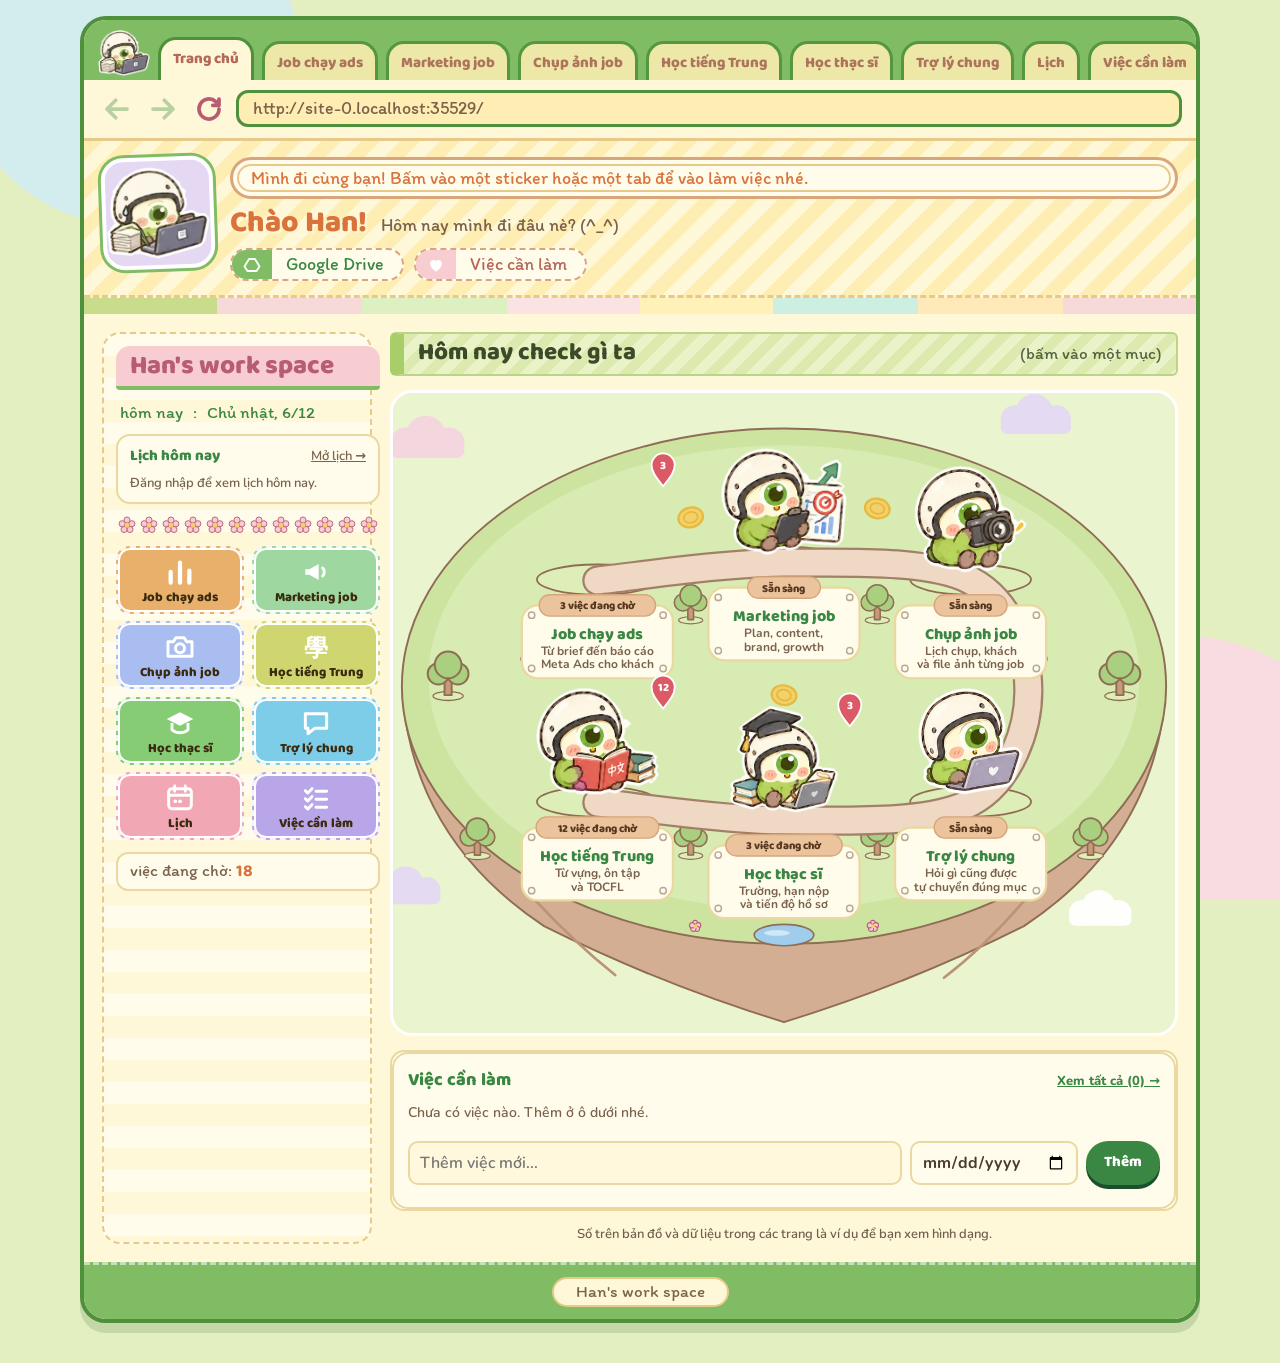
==== index.html @ 3e85255a "Hiệu ứng 3D: sticker trồi lên khi bấm, trang lật vào, thẻ và bản đồ nghiêng theo chuột Tắt hiệu ứng " ====
<!doctype html>
<html lang="vi">
<head>
<meta charset="utf-8">
<meta name="viewport" content="width=device-width,initial-scale=1,viewport-fit=cover">
<title>Han's Work Space</title>
<link rel="icon" href="assets/img/logo.webp">
<link rel="preconnect" href="https://fonts.googleapis.com">
<link rel="preconnect" href="https://fonts.gstatic.com" crossorigin>
<link href="https://fonts.googleapis.com/css2?family=Baloo+2:wght@600;800&family=Itim&family=Nunito:wght@400;600;700;800&display=swap" rel="stylesheet">
<style>:root{color-scheme:light;box-sizing:border-box;padding-top:env(safe-area-inset-top,0px);padding-bottom:env(safe-area-inset-bottom,0px)}html{scroll-padding-top:env(safe-area-inset-top,0px)}body{margin:0;padding:0;font:14px -apple-system,BlinkMacSystemFont,sans-serif;background:#fff;color:#000}img{max-width:100%}[hidden]:not([hidden=until-found i]){display:none!important}</style>
<link rel="stylesheet" href="assets/style.css?v=20261021k">
</head>
<body>

<div class="win">
  <div class="tabbar" id="tabbar" role="tablist" aria-label="Các mục"></div>
  <div class="navbar">
    <button class="nbtn" id="nBack" type="button" aria-label="Trang trước"><svg viewBox="0 0 24 24" fill="none" stroke="currentColor" stroke-width="3" stroke-linecap="round" stroke-linejoin="round"><path d="M20 12H5M11 5l-7 7 7 7"/></svg></button>
    <button class="nbtn" id="nFwd" type="button" aria-label="Trang sau"><svg viewBox="0 0 24 24" fill="none" stroke="currentColor" stroke-width="3" stroke-linecap="round" stroke-linejoin="round"><path d="M4 12h15M13 5l7 7-7 7"/></svg></button>
    <button class="nbtn" id="nReload" type="button" aria-label="Tải lại trang" style="color:var(--pink-ink)"><svg viewBox="0 0 24 24" fill="none" stroke="currentColor" stroke-width="3" stroke-linecap="round" stroke-linejoin="round"><path d="M20 12a8 8 0 1 1-2.6-5.9M20 4v5h-5"/></svg></button>
    <div class="url" id="url" aria-live="polite"></div>
  </div>

  <section class="banner2" aria-label="Chào mừng">
    <div class="avatar" id="avatar"></div>
    <p class="bub">Mình đi cùng bạn! Bấm vào một sticker hoặc một tab để vào làm việc nhé.</p>
    <div class="wel"><h2>Chào Han!</h2><p>Hôm nay mình đi đâu nè? (^_^)</p></div>
    <div class="pills">
      <button class="lnk g" id="drive" type="button"><i><svg viewBox="0 0 24 24" fill="none" stroke="currentColor" stroke-width="2.4" stroke-linejoin="round"><path d="M8 4h8l6 10-4 6H6l-4-6z"/></svg></i><span>Google Drive</span></button>
      <button class="lnk" id="todayBtn" type="button"><i><svg viewBox="0 0 24 24" fill="currentColor"><path d="M12 21s-8-5.2-8-11a4.6 4.6 0 0 1 8-3 4.6 4.6 0 0 1 8 3c0 5.8-8 11-8 11z"/></svg></i><span>Việc cần làm</span></button>
    </div>
  </section>
  <div class="strip" aria-hidden="true"></div>

  <div class="body">
    <aside class="side" aria-label="Hồ sơ">
      <div class="nm">Han's work space</div>
      <p class="infoln"><span>hôm nay</span><span>:</span><span id="sToday"></span></p>
      <div class="mini" id="calMini" aria-label="Lịch hôm nay"></div>
      <div class="flw" id="flw" aria-hidden="true"></div>
      <div class="qgrid" id="qgrid"></div>
      <p class="pend">việc đang chờ: <b id="sPend"></b></p>
    </aside>

    <main class="mainstack" id="main">
      <div class="mainstack" id="homeView">
        <div class="topic"><span>Hôm nay check gì ta</span><small>(bấm vào một mục)</small></div>
        <div class="mapbox"><svg id="map" role="group" aria-label="Hôm nay check gì ta, mỗi sticker là một mục"></svg></div>
        <div class="notes" id="notes"></div>
        <p class="fine">Số trên bản đồ và dữ liệu trong các trang là ví dụ để bạn xem hình dạng.</p>
      </div>
      <div class="mainstack" id="modView" hidden>
        <div class="topic"><span id="modTitle" tabindex="-1"></span></div>
        <div class="sheet">
          <span id="modImg"></span>
          <button class="crumb" id="crumb" type="button">← Về bản đồ</button>
          <p class="sub" id="modSub" style="margin-top:8px"></p>
          <div class="stack" id="modBody"></div>
        </div>
      </div>
    </main>
  </div>
  <footer class="foot"><span class="fpill">Han's work space</span></footer>
</div>
<div class="toast" id="toast" role="status" aria-live="polite" hidden></div>

<div class="login" id="login" hidden>
  <form class="loginbox" id="loginForm">
    <img src="assets/img/avatar.webp" width="96" height="85" alt="">
    <h2>Han's Work Space</h2>
    <p>Nhập mã truy cập để mở dữ liệu của bạn. Mỗi máy chỉ cần nhập một lần.</p>
    <input type="password" name="code" autocomplete="current-password" placeholder="Mã truy cập" aria-label="Mã truy cập" required>
    <button class="btn" type="submit">Mở</button>
    <p class="err" id="loginErr" role="alert"></p>
    <button class="linkbtn" type="button" id="loginSkip">Để sau</button>
  </form>
</div>
<script src="config.js?v=20261021k"></script>
<script src="https://accounts.google.com/gsi/client" async defer></script>
<script src="assets/drive.js?v=20261021k"></script>
<script src="assets/ai.js?v=20261021k"></script>
<script src="assets/app.js?v=20261021k"></script>
</body>
</html>
---- assets/style.css ----
/* Layout: a pastel "browser window" on a mint page. Green tab bar, address bar with working back/forward,
   welcome banner, colour strip, then two columns: profile sidebar (left) and content (right).
   Home content = horizontal island map; other tabs = module pages. Under 1040px everything stacks to one column. */
:root {
  --font-display: 'Baloo 2', 'Nunito', ui-rounded, system-ui, sans-serif;
  --font-hand: 'Itim', 'Baloo 2', 'Nunito', ui-rounded, system-ui, sans-serif;
  --font-body: 'Nunito', system-ui, -apple-system, 'Segoe UI', sans-serif;
  --font-han: 'Noto Sans TC', 'PingFang TC', 'Microsoft JhengHei', sans-serif;

  --bg: #E3EFC0; --bg-a: #D3ECEE; --bg-b: #F8DCE2;
  --frame: #7FBC63; --frame-d: #4F903C; --cream: #FFF8D8; --cream-2: #FFEEB4; --bar-line: #E7C98C;
  --paper: #FFF8DC; --card: #FFFCEC; --line: #EAD8A0; --edge: #FFFFFF;
  --text: #4D3B2C; --soft: #7A624C; --title: #3A8744; --title-sh: #1D4F2E;
  --tabink: #B5675A; --pink: #F7CDD2; --pink-ink: #B85C72; --hand-orange: #D9733B;
  --pill: #EBC39C; --pill-text: #55361F; --pill-edge: #D9A57B;
  --gold: #F3D06A; --gold-text: #5A430A;

  --isl: #CDE4A0; --isl-hi: #DDEEB8; --rock: #D4AE92; --rock-2: #BD9376; --bline: #8F6D55;
  --path: #EFD8C4; --path-line: #A28068;
  --c1: #FFFFFF; --c2: #F5D4DF; --c3: #E4D8F3;
  --pin: #DB5A66; --pin-blue: #6F8FE0;
  --map-bg: #EAF4CF; --tree: #A9D07F;

  --bld: #FFF8E8; --awn: #F7AE8E; --red: #EE8F88; --blue: #9FCDEB; --glass: #DCEEF9; --door: #C99A78;
  --mas: #EADFF8; --cheek: #F4B3BF;
  --ok: #33843F; --okbg: #DDF0CF; --warnbg: #FBE6B8;
}
@media (prefers-color-scheme: dark) {
  :root:not([data-theme="light"]) {
    --bg: #1F2B23; --bg-a: #22343A; --bg-b: #35283A; --frame: #3F6B38; --frame-d: #2A4A27; --cream: #34372B; --cream-2: #3D3F2E; --bar-line: #5B5A3C;
    --paper: #34372B; --card: #3C3F31; --line: #575B45; --edge: #D8D3A8;
    --text: #F2EAD2; --soft: #C7C1A2; --title: #A9DDA2; --title-sh: #0F2A18;
    --tabink: #E3A89C; --pink: #5E4650; --pink-ink: #F2B8C6; --hand-orange: #F0A16C;
    --pill: #A67C58; --pill-text: #2A1A0C; --pill-edge: #7D5A3C; --gold: #C9A236; --gold-text: #2B2005;
    --isl: #5F8250; --isl-hi: #6D9160; --rock: #7A6250; --rock-2: #68523F; --bline: #E3D2A3;
    --path: #8E7863; --path-line: #4E3F32; --tree: #4C7A43; --c1: #4A5B50; --c2: #5E4B58; --c3: #4D4A64; --pin-blue: #7E96DA; --map-bg: #2C3B31;
    --bld: #50503A; --awn: #E39A78; --red: #D9807A; --blue: #5C93BC; --glass: #3F6A83; --door: #7A5A3F;
    --mas: #6C6794; --cheek: #C98595; --ok: #8ED96A; --okbg: #264A22; --warnbg: #4D3F14;
    color-scheme: dark;
  }
}
:root[data-theme="dark"] {
  --bg: #1F2B23; --bg-a: #22343A; --bg-b: #35283A; --frame: #3F6B38; --frame-d: #2A4A27; --cream: #34372B; --cream-2: #3D3F2E; --bar-line: #5B5A3C;
  --paper: #34372B; --card: #3C3F31; --line: #575B45; --edge: #D8D3A8;
  --text: #F2EAD2; --soft: #C7C1A2; --title: #A9DDA2; --title-sh: #0F2A18;
  --tabink: #E3A89C; --pink: #5E4650; --pink-ink: #F2B8C6; --hand-orange: #F0A16C;
  --pill: #A67C58; --pill-text: #2A1A0C; --pill-edge: #7D5A3C; --gold: #C9A236; --gold-text: #2B2005;
  --isl: #5F8250; --isl-hi: #6D9160; --rock: #7A6250; --rock-2: #68523F; --bline: #E3D2A3;
  --path: #8E7863; --path-line: #4E3F32; --tree: #4C7A43; --c1: #4A5B50; --c2: #5E4B58; --c3: #4D4A64; --pin-blue: #7E96DA; --map-bg: #2C3B31;
  --bld: #50503A; --awn: #E39A78; --red: #D9807A; --blue: #5C93BC; --glass: #3F6A83; --door: #7A5A3F;
  --mas: #6C6794; --cheek: #C98595; --ok: #8ED96A; --okbg: #264A22; --warnbg: #4D3F14;
  color-scheme: dark;
}

* { box-sizing: border-box; }
[hidden] { display: none !important; }
body {
  background-color: var(--bg);
  background-image: radial-gradient(circle at 10% 6%, var(--bg-a) 0 170px, transparent 171px), radial-gradient(circle at 92% 94%, var(--bg-b) 0 210px, transparent 211px);
  background-attachment: fixed;
  color: var(--text); font-family: var(--font-body); font-size: 16px; line-height: 1.5;
  padding-block: 16px 40px;
  padding-left: max(16px, env(safe-area-inset-left, 0px));
  padding-right: max(16px, env(safe-area-inset-right, 0px));
}
h1, h2, h3, h4, p { margin: 0; }
button, input, select, textarea { font: inherit; color: inherit; }
button { cursor: pointer; }
:focus-visible { outline: 3px solid var(--title); outline-offset: 2px; }

/* ---------- window frame ---------- */
.win { max-width: 1120px; margin-inline: auto; background: var(--cream); border: 4px solid var(--frame-d); border-radius: 26px; overflow: hidden; box-shadow: 0 10px 0 rgba(60, 100, 50, .18); }
.tabbar { background: var(--frame); display: flex; align-items: flex-end; gap: 8px; padding: 10px 14px 0; overflow-x: auto; scrollbar-width: none; }
.tabbar::-webkit-scrollbar { display: none; }
.logo { flex: 0 0 52px; align-self: center; margin-bottom: 4px; }

.tab { flex: 1 0 auto; min-width: 0; max-width: 240px; display: flex; align-items: center; justify-content: center; gap: 7px; white-space: nowrap;
  background: var(--cream-2); border: 3px solid var(--frame-d); border-bottom: 0; border-radius: 18px 18px 0 0; padding: 7px 12px 5px;
  font: 800 15px var(--font-display); color: var(--tabink); opacity: .86; }
.tab svg { display: none; }
.tab[aria-selected="true"] { background: var(--cream); padding-bottom: 9px; opacity: 1; color: var(--tabink); }
.navbar { background: var(--cream); border-top: 0; display: flex; align-items: center; gap: 8px; padding: 10px 14px; border-bottom: 3px solid var(--bar-line); }
.nbtn { flex: 0 0 38px; width: 38px; height: 38px; border-radius: 50%; border: 0; background: transparent; color: var(--title); display: grid; place-items: center; padding: 0; }
.nbtn svg { width: 30px; height: 30px; }
.nbtn:disabled { opacity: .35; cursor: default; }
.nbtn:not(:disabled):hover { background: var(--cream-2); }
.url { flex: 1; min-width: 0; background: var(--cream-2); border: 3px solid var(--frame-d); border-radius: 12px; padding: 3px 14px; font: 400 18px/1.4 var(--font-hand); color: var(--soft); white-space: nowrap; overflow: hidden; text-overflow: ellipsis; }

/* ---------- banner ---------- */
.banner2 { display: grid; grid-template-columns: 112px minmax(0, 1fr); grid-template-areas: "av bub" "av wel" "av pills"; gap: 8px 16px; padding: 16px 18px 14px;
  background: repeating-linear-gradient(135deg, var(--cream-2) 0 14px, var(--cream) 14px 28px); border-bottom: 3px dashed var(--bar-line); align-items: center; }
.avatar { grid-area: av; align-self: start; width: 112px; height: 112px; border: 4px solid var(--edge); border-radius: 22px; background: var(--c3); display: grid; place-items: center; box-shadow: 0 0 0 3px var(--frame); overflow: hidden; transform: rotate(-2deg); }
.avatar img { width: 100%; height: 100%; object-fit: contain; display: block; }
.lg { display: block; width: 52px; height: auto; }
.sheet { position: relative; }
.mst { position: absolute; right: 12px; top: -64px; width: 92px; height: auto; pointer-events: none; z-index: 2; }
@media (max-width: 560px) { .mst { width: 66px; top: -46px; right: 6px; } }
.bub { grid-area: bub; position: relative; background: var(--card); border: 3px solid var(--pill-edge); border-radius: 26px; padding: 6px 18px; font: 400 18px/1.35 var(--font-hand); color: var(--hand-orange); box-shadow: inset 0 0 0 4px var(--card), inset 0 0 0 6px var(--bar-line); }
.wel { grid-area: wel; display: flex; flex-wrap: wrap; align-items: baseline; gap: 4px 14px; }
.wel h2 { font: 800 30px/1.1 var(--font-display); color: var(--hand-orange); text-shadow: 2px 2px 0 var(--cream); }
.wel p { font: 400 18px var(--font-hand); color: var(--soft); }
.pills { grid-area: pills; display: flex; flex-wrap: wrap; gap: 10px; }
.lnk { display: inline-flex; align-items: center; gap: 0; border: 2px dashed var(--pill-edge); border-radius: 999px; background: var(--card); padding: 0; overflow: hidden; min-width: 0; }
.lnk i { display: grid; place-items: center; width: 40px; align-self: stretch; background: var(--pink); color: #fff; }
.lnk.g i { background: var(--frame); }
.lnk i svg { width: 18px; height: 18px; }
.lnk span { padding: 3px 18px 4px 14px; font: 400 18px var(--font-hand); color: var(--tabink); }
.lnk.g span { color: var(--title); }
.lnk:hover { border-style: solid; }
.strip { height: 16px; background: linear-gradient(90deg, #C9DC8C 0 12%, #F8D9DA 12% 25%, #DDF0C2 25% 38%, #FBE3E3 38% 50%, #FFF1B7 50% 62%, #CDEFE2 62% 75%, #FFE9B8 75% 88%, #F8D9DA 88%); }
:root[data-theme="dark"] .strip { filter: brightness(.55); }
@media (prefers-color-scheme: dark) { :root:not([data-theme="light"]) .strip { filter: brightness(.55); } }

/* ---------- body columns ---------- */
.body { display: grid; grid-template-columns: minmax(0, 1fr); gap: 18px; padding: 18px; }
@media (min-width: 1040px) { .body { grid-template-columns: 270px minmax(0, 1fr); } }
.side { display: grid; gap: 12px; align-content: start; background: repeating-linear-gradient(180deg, var(--card) 0 22px, var(--cream) 22px 44px); border: 2px dashed var(--bar-line); border-radius: 18px; padding: 12px; }
.nm { background: var(--pink); border-bottom: 4px solid var(--frame); border-radius: 14px 14px 4px 4px; padding: 6px 14px 4px; font: 800 26px/1.15 var(--font-display); color: var(--pink-ink); }
.infoln { font: 400 17px var(--font-hand); color: var(--title); display: flex; flex-wrap: wrap; gap: 2px 10px; padding: 0 4px; }
.bio { font: 400 17px/1.45 var(--font-hand); padding: 0 4px; }
.flw { display: flex; gap: 4px; justify-content: space-between; padding: 0 2px; }
.flw svg { width: 18px; height: 18px; flex: 0 0 18px; }
.qgrid { display: grid; grid-template-columns: repeat(3, minmax(0, 1fr)); gap: 8px; }
@media (min-width: 1040px) { .qgrid { grid-template-columns: repeat(2, minmax(0, 1fr)); } }
.qb { display: grid; justify-items: center; gap: 2px; padding: 8px 4px 6px; border: 2px dashed rgba(255, 255, 255, .85); border-radius: 14px; color: #fff; box-shadow: 0 0 0 2px var(--edge) inset; min-width: 0; }
.qb svg { width: 32px; height: 32px; }
.qb span { font: 800 13px/1.2 var(--font-display); color: #3A2A10; text-align: center; }
.qb.q-marketing { background: #9ED8A0; } .qb.q-photo { background: #A9BDF0; } .qb.q-ads { background: #E8B06A; } .qb.q-zh { background: #CFD66F; } .qb.q-master { background: #86CC74; } .qb.q-assistant { background: #7ECDE8; }
.qb:hover { transform: translateY(-2px); }
.pend { font: 400 17px var(--font-hand); background: var(--card); border: 2px solid var(--line); border-radius: 12px; padding: 4px 12px; color: var(--soft); }
.pend b { color: var(--hand-orange); font-family: var(--font-display); }

.topic { background: repeating-linear-gradient(135deg, #DCEAB0 0 10px, #E9F3C7 10px 20px); border: 2px solid #BAD488; border-left: 14px solid #A7CE69; border-radius: 6px; padding: 5px 14px 6px; font: 800 24px/1.2 var(--font-display); color: #3D4A2A; display: flex; align-items: center; justify-content: space-between; gap: 10px; flex-wrap: wrap; }
:root[data-theme="dark"] .topic { background: repeating-linear-gradient(135deg, #3E5A3A 0 10px, #46633F 10px 20px); border-color: #5F8A58; border-left-color: #8FC27F; color: #F2EAD2; }
@media (prefers-color-scheme: dark) { :root:not([data-theme="light"]) .topic { background: repeating-linear-gradient(135deg, #3E5A3A 0 10px, #46633F 10px 20px); border-color: #5F8A58; border-left-color: #8FC27F; color: #F2EAD2; } }
.topic small { font: 400 17px var(--font-hand); opacity: .85; }
.mainstack { display: grid; gap: 14px; align-content: start; min-width: 0; }

/* ---------- map ---------- */
.mapbox { background: var(--map-bg); border: 3px solid var(--edge); border-radius: 22px; overflow: hidden; }
.mapbox svg { display: block; width: 100%; height: auto; }
.cl { opacity: .95; }
.cl.c1 { fill: var(--c1); } .cl.c2 { fill: var(--c2); } .cl.c3 { fill: var(--c3); }
.coin-o { fill: var(--gold); stroke: #E7B93D; stroke-width: 2.5; }
.coin-i { fill: none; stroke: #E7B93D; stroke-width: 2; }
.rock { fill: var(--rock); stroke: var(--bline); stroke-width: 2.2; stroke-linejoin: round; }
.rk-l { fill: none; stroke: var(--rock-2); stroke-width: 3; stroke-linecap: round; }
.isl { fill: var(--isl); stroke: var(--bline); stroke-width: 2.2; }
.isl-hi { fill: var(--isl-hi); opacity: .75; }
.patch { fill: var(--isl-hi); stroke: var(--bline); stroke-width: 2; }
.patch.lk { stroke-dasharray: 6 5; opacity: .75; }
.tr { fill: var(--tree); }
.pond { fill: var(--blue); stroke: var(--bline); stroke-width: 2.2; }
.pond-hi { fill: var(--glass); opacity: .8; }
.fl { fill: var(--pink); stroke: var(--pink-ink); stroke-width: 1.2; }
.fl-c { fill: var(--gold); }
.bush { fill: var(--isl); stroke: var(--bline); stroke-width: 1.8; }
.rd-edge { fill: none; stroke: var(--path-line); stroke-width: 34; stroke-linecap: round; stroke-linejoin: round; }
.rd { fill: none; stroke: var(--path); stroke-width: 29; stroke-linecap: round; stroke-linejoin: round; }
.st { cursor: pointer; outline: none; }
.st .bg { transition: transform .18s ease; }
.st:hover .bg, .st:focus-visible .bg { transform: translateY(-5px); }
.st:focus-visible .cd { stroke: var(--title); stroke-width: 4; }
.st.locked { cursor: default; }
.cd { fill: var(--card); stroke: var(--line); stroke-width: 2.5; }
.hole { fill: none; stroke: var(--soft); stroke-width: 1.6; opacity: .55; }
.pl { fill: var(--pill); stroke: var(--pill-edge); stroke-width: 1.5; }
.pt { font: 800 12.5px var(--font-display); fill: var(--pill-text); }
.ct { font: 800 18px var(--font-display); fill: var(--title); }
.cs { font: 700 13.5px var(--font-body); fill: var(--soft); }
.locked .cd { stroke-dasharray: 6 5; }
.locked .pl { fill: var(--line); stroke: var(--soft); stroke-dasharray: 3 3; }
.locked .ct { fill: var(--soft); }
.dash-b { fill: none; stroke: var(--bline); stroke-width: 2.5; stroke-dasharray: 6 5; opacity: .7; }
.q { font: 800 38px var(--font-display); fill: var(--bline); opacity: .7; }
.o { stroke: var(--bline); stroke-width: 2.2; stroke-linejoin: round; }
.ln { stroke: var(--bline); stroke-width: 2.2; stroke-linecap: round; fill: none; }
.bld { fill: var(--bld); } .awn { fill: var(--awn); } .red { fill: var(--red); } .blue { fill: var(--blue); }
.glass { fill: var(--glass); } .door { fill: var(--door); } .gld { fill: var(--gold); } .inkf { fill: var(--bline); } .wht { fill: #fff; }
.han-t { font: 800 12px var(--font-han); fill: #7A5A10; }
.pin path { fill: var(--pin); stroke: #fff; stroke-width: 2; stroke-linejoin: round; }
.pin.p2 path { fill: var(--pin-blue); }
.pin text { font: 800 13px var(--font-display); fill: #fff; }
.pin .pb { animation: bob 2.4s ease-in-out infinite; }
@keyframes bob { 0%, 100% { transform: translateY(0); } 50% { transform: translateY(-4px); } }
.mb { fill: var(--mas); stroke: var(--bline); stroke-width: 2.2; stroke-linejoin: round; }
.mf { fill: var(--mas); stroke: var(--bline); stroke-width: 2; }
.mc { fill: var(--cheek); opacity: .85; }
.me { fill: var(--bline); }

.notes { display: grid; gap: 0; background: var(--card); border: 2px solid var(--line); border-radius: 14px; overflow: hidden; }
.nrow { display: flex; gap: 10px; align-items: baseline; padding: 8px 12px; border-bottom: 1px solid var(--line); font-size: 15px; font-weight: 600; }
.nrow:last-child { border-bottom: 0; }
.lab { flex: 0 0 auto; min-width: 70px; text-align: center; background: var(--pill); color: var(--pill-text); border-radius: 4px; padding: 0 8px 2px; font: 400 17px var(--font-hand); }
.fine { font-size: 13px; font-weight: 600; opacity: .8; text-align: center; }

/* ---------- module pages ---------- */
.crumb { justify-self: start; background: var(--card); border: 2px solid var(--line); border-radius: 999px; padding: 2px 14px 4px; font: 800 14px var(--font-display); color: var(--title); }
.sheet { background: var(--paper); border: 2px solid var(--line); border-radius: 18px; padding: 18px 18px 22px; }
.sheet .sub { color: var(--soft); font-weight: 600; }
.stack { display: grid; grid-template-columns: minmax(0, 1fr); gap: 24px; margin-top: 16px; }
.stack > * { min-width: 0; }
.block h3 { font: 800 20px/1.2 var(--font-display); margin-bottom: 4px; color: var(--title); }
.hint { font-size: 14px; color: var(--soft); font-weight: 600; margin-bottom: 10px; }
.tag { display: inline-block; background: var(--warnbg); border-radius: 999px; padding: 0 10px; font: 800 12px var(--font-body); vertical-align: middle; margin-left: 6px; color: var(--text); }
.tablewrap { overflow-x: auto; border: 2px solid var(--line); border-radius: 14px; background: var(--card); }
table { border-collapse: collapse; width: 100%; min-width: 560px; }
th, td { text-align: left; padding: 8px 12px; border-bottom: 1px solid var(--line); font-size: 14px; }
th { font: 800 13px var(--font-body); color: var(--soft); }
tr:last-child td { border-bottom: 0; }
td.num, th.num { text-align: right; font-variant-numeric: tabular-nums; }
.mono { font-family: ui-monospace, Menlo, Consolas, monospace; font-size: 12.5px; }
.pill { display: inline-block; padding: 1px 10px; border-radius: 999px; font-size: 12.5px; font-weight: 800; background: var(--warnbg); }
.pill.on { background: var(--okbg); color: var(--ok); }
input[type=checkbox] { width: 20px; height: 20px; accent-color: var(--ok); cursor: pointer; }
input[type=number], input[type=date], select { background: var(--card); border: 2px solid var(--line); border-radius: 10px; padding: 7px 10px; font-weight: 700; max-width: 100%; }
input[type=range] { width: 100%; accent-color: var(--title); }
.calc { background: var(--card); border: 2px solid var(--line); border-radius: 16px; padding: 14px; display: grid; gap: 8px; max-width: 420px; }
.calc label { font-weight: 800; font-size: 14px; }
.calc input { width: 100%; min-width: 0; }
.calc .out { font: 800 22px var(--font-display); font-variant-numeric: tabular-nums; }
.agents { display: grid; grid-template-columns: repeat(auto-fit, minmax(200px, 1fr)); gap: 10px; }
.agent { background: var(--card); border: 2px solid var(--line); border-radius: 16px; padding: 12px; display: grid; gap: 4px; align-content: start; min-width: 0; }
.agent b { font: 800 17px var(--font-display); }
.agent span { font-size: 14px; color: var(--soft); font-weight: 600; }
.agent select { margin-top: 6px; }
.tiles { display: grid; grid-template-columns: repeat(auto-fit, minmax(170px, 1fr)); gap: 10px; }
.tile { background: var(--card); border: 2px solid var(--line); border-radius: 16px; padding: 12px; display: grid; gap: 2px; }
.tile b { font: 800 26px/1.1 var(--font-display); font-variant-numeric: tabular-nums; color: var(--title); }
.tile span { font-size: 14px; font-weight: 700; color: var(--soft); }
.vocab { background: var(--card); border: 2px solid var(--line); border-radius: 18px; padding: 16px; max-width: 560px; display: grid; gap: 6px; }
.han { font-family: var(--font-han); }
.vocab .big { font: 700 52px/1.1 var(--font-han); }
.vocab .alt { font: 600 22px var(--font-han); color: var(--soft); }
.vocab .alt small { font: 700 12px var(--font-body); }
.vhead { display: flex; align-items: baseline; gap: 16px; flex-wrap: wrap; }
.py { font-weight: 800; color: var(--soft); }
.mean { font: 800 22px var(--font-display); }
.vocab dl { display: grid; gap: 8px; margin: 6px 0 0; }
.vocab dt { font-size: 12px; font-weight: 800; color: var(--soft); text-transform: uppercase; letter-spacing: .05em; }
.vocab dd { margin: 0; font-weight: 600; }
.schools { display: grid; gap: 10px; }
.school { background: var(--card); border: 2px solid var(--line); border-radius: 16px; padding: 12px 14px; display: flex; flex-wrap: wrap; gap: 10px 16px; align-items: center; justify-content: space-between; }
.school > div:first-child { min-width: 0; flex: 1 1 200px; }
.school b { font: 800 18px var(--font-display); }
.school p { font-size: 14px; color: var(--soft); font-weight: 600; }
.school .ctl { display: flex; flex-wrap: wrap; gap: 8px; align-items: center; }
.chat { background: var(--card); border: 2px solid var(--line); border-radius: 16px; padding: 14px; display: grid; grid-template-columns: minmax(0, 1fr); gap: 10px; max-width: 520px; }
.chat .row { display: flex; gap: 8px; }
.chat input[type=text] { flex: 1; min-width: 0; background: var(--paper); border: 2px solid var(--line); border-radius: 10px; padding: 8px 10px; }
.chat button { background: var(--pill); color: var(--pill-text); border: 2px solid var(--pill-edge); border-radius: 10px; padding: 6px 14px; font-weight: 800; }
.chat button:disabled, .chat input:disabled { opacity: .6; }
.route { display: grid; gap: 6px; font-weight: 700; font-size: 14px; }
.route div { background: var(--paper); border-radius: 10px; padding: 6px 10px; border: 2px solid var(--line); }
.route span { color: var(--soft); }
.iso { background: var(--card); border: 2px solid var(--line); border-radius: 16px; padding: 14px; display: grid; gap: 6px; }
.iso b { font: 800 18px var(--font-display); color: var(--title); }
.iso p { font-size: 14px; font-weight: 600; color: var(--soft); }
.folders { display: grid; grid-template-columns: repeat(auto-fit, minmax(240px, 1fr)); gap: 10px; }
.folder { background: var(--card); border: 2px solid var(--line); border-radius: 16px; padding: 12px; display: grid; gap: 4px; align-content: start; min-width: 0; }
.folder .fh { display: flex; justify-content: space-between; align-items: center; gap: 8px; flex-wrap: wrap; }
.folder p { font-size: 14px; font-weight: 600; }
.folder dl { display: grid; gap: 4px; margin: 4px 0 0; }
.folder dl div { display: flex; gap: 8px; }
.folder dt { font-size: 13px; font-weight: 800; color: var(--soft); min-width: 34px; }
.folder dd { margin: 0; font-size: 14px; font-weight: 600; }
.review { background: var(--card); border: 2px solid var(--line); border-radius: 16px; padding: 14px; display: grid; gap: 8px; max-width: 620px; }
.review ul { margin: 0; padding-left: 20px; display: grid; gap: 4px; font-weight: 600; }
.seg { display: inline-flex; background: var(--card); border: 2px solid var(--line); border-radius: 999px; padding: 3px; gap: 2px; }
.seg button { border: 0; background: transparent; border-radius: 999px; padding: 3px 16px 5px; font: 800 14px var(--font-display); color: var(--soft); }
.seg button[aria-pressed="true"] { background: var(--title); color: #fff; }
:root[data-theme="dark"] .seg button[aria-pressed="true"], :root[data-theme="dark"] .btn { color: #10230F; }
@media (prefers-color-scheme: dark) { :root:not([data-theme="light"]) .seg button[aria-pressed="true"], :root:not([data-theme="light"]) .btn { color: #10230F; } }
.fgrid { display: grid; grid-template-columns: repeat(auto-fill, minmax(150px, 1fr)); gap: 22px 12px; padding-top: 22px; }
.fd { position: relative; text-align: left; background: var(--card); border: 2px solid var(--line); border-radius: 6px 16px 16px 16px; padding: 12px 12px 10px; display: grid; gap: 3px; min-width: 0; align-content: start; }
.fd::before { content: ""; position: absolute; left: -2px; top: -12px; width: 54px; height: 12px; background: var(--card); border: 2px solid var(--line); border-bottom: 0; border-radius: 8px 8px 0 0; }
.fd:hover, .fd:hover::before { border-color: var(--pill-edge); }
.fd b { font: 800 16px/1.2 var(--font-display); }
.fd span { font-size: 13px; font-weight: 700; color: var(--soft); line-height: 1.35; }
.fd .pill { justify-self: start; margin-top: 4px; color: var(--text); }
.fd .pill.on { color: var(--ok); }
#tab-cal { margin-top: 12px; }
.hint-i { color: var(--soft); font-weight: 600; font-size: 13px; }
.intake { background: var(--card); border: 2px solid var(--line); border-radius: 16px; padding: 14px; display: grid; gap: 8px; max-width: 620px; }
.intake label { font-weight: 800; font-size: 14px; }
.intake textarea { width: 100%; background: var(--paper); border: 2px solid var(--line); border-radius: 12px; padding: 10px; font: 600 15px/1.5 var(--font-body); resize: vertical; }
.intake .row { display: flex; flex-wrap: wrap; gap: 8px; align-items: center; }
.btn { background: var(--title); color: #fff; border: 0; border-radius: 999px; padding: 6px 18px 8px; font: 800 15px var(--font-display); }
.sum { background: var(--paper); border: 2px solid var(--line); border-radius: 14px; padding: 12px; display: grid; gap: 6px; }
.sum h4 { font: 800 17px var(--font-display); color: var(--title); }
.sum ul { margin: 0; padding-left: 20px; display: grid; gap: 3px; font-weight: 600; }

.foot { background: var(--frame); border-top: 3px dashed rgba(255, 255, 255, .55); padding: 12px; display: grid; place-items: center; }
.fpill { background: var(--cream); border: 2px solid var(--bar-line); border-radius: 999px; padding: 2px 22px 4px; font: 400 17px var(--font-hand); color: var(--soft); }
.toast { position: fixed; left: 50%; transform: translateX(-50%); bottom: calc(18px + env(safe-area-inset-bottom, 0px)); background: var(--text); color: var(--paper); border-radius: 14px; padding: 10px 16px; font-weight: 700; font-size: 14px; max-width: calc(100% - 32px); box-shadow: 0 6px 18px rgba(0, 0, 0, .25); z-index: 20; text-align: center; }
.sr { position: absolute; width: 1px; height: 1px; overflow: hidden; clip: rect(0 0 0 0); white-space: nowrap; }

@media (max-width: 560px) {
  .banner2 { grid-template-columns: 84px minmax(0, 1fr); gap: 8px 12px; padding: 12px; }
  .avatar { width: 84px; height: 84px; border-radius: 18px; }
  .wel h2 { font-size: 24px; }
  .bub { font-size: 16px; padding: 4px 14px; }
  .body { padding: 12px; }
  .url { font-size: 16px; }
}
@media (prefers-reduced-motion: reduce) {
  .pin .pb { animation: none; }
  .st .bg, .qb { transition: none; }
}
/* Google Drive */
.iso a, .notes a { color: var(--title); font-weight: 800; }
.folder a.pill { text-decoration: none; }
.btn[disabled] { opacity: .6; cursor: wait; }
.drvact { display: flex; flex-wrap: wrap; gap: 8px; }
.drvact:empty { display: none; }
.iso a.btn { color: #fff; text-decoration: none; display: inline-block; }
/* Tạo khách + link Drive */
.fd.add { border-style: dashed; place-content: center; text-align: center; min-height: 96px; }
.fd.add, .fd.add::before { border-color: var(--frame); }
.fd.add b { color: var(--title); }
.fd .dlink { font-size: 12px; color: var(--title); }
.clform { margin-top: 14px; background: var(--card); border: 2px dashed var(--frame); border-radius: 16px; padding: 14px; display: grid; gap: 10px; }
.clform h4 { margin: 0; font: 800 17px var(--font-display); color: var(--title); }
.clform label, .iso label { display: grid; gap: 4px; font-weight: 800; font-size: 14px; color: var(--text); }
.two { display: grid; grid-template-columns: repeat(auto-fit, minmax(160px, 1fr)); gap: 10px; }
.clform .row, .iso .row { display: flex; flex-wrap: wrap; gap: 8px; align-items: center; }
.clform input[type=text], .clform input[type=url], .iso input[type=text], .iso input[type=url], .flink {
  background: var(--paper); border: 2px solid var(--line); border-radius: 10px; padding: 8px 10px; font-weight: 600; min-width: 0; width: 100%; box-sizing: border-box; }
.iso .row input[type=url] { flex: 1 1 240px; width: auto; }
.flink { margin-top: 8px; font-size: 13px; }
.iso a.dl { font-size: 13px; word-break: break-all; }
.crumb.danger { color: var(--pin); border-color: var(--pin); }
/* AI agent: brief + ads Meta */
.btn.sm, .crumb.sm { padding: 3px 12px 5px; font-size: 13px; }
.btn:disabled { opacity: .6; cursor: wait; }
.pill.bad { background: #F8D2D2; color: #A23B3B; }
.adlist { display: grid; gap: 10px; }
.adrow { background: var(--card); border: 2px solid var(--line); border-radius: 14px; padding: 10px 12px; display: grid; gap: 6px; min-width: 0; }
.adh { display: flex; flex-wrap: wrap; align-items: center; gap: 8px; }
.adname { font: 800 15px var(--font-display); color: var(--title); word-break: break-all; flex: 1 1 200px; }
.adres { display: flex; flex-wrap: wrap; gap: 6px; align-items: baseline; font-weight: 600; font-size: 14px; }
.adres a, .docs a, .adout a { color: var(--title); font-weight: 800; }
.admore summary, .adout summary { cursor: pointer; font-weight: 700; font-size: 13px; color: var(--soft); }
.admore textarea { width: 100%; box-sizing: border-box; margin-top: 6px; background: var(--paper); border: 2px solid var(--line); border-radius: 10px; padding: 8px; font: 600 14px/1.4 var(--font-body); }
.adout { background: var(--paper); border-radius: 12px; padding: 10px; display: grid; gap: 6px; }
.adout h4 { margin: 4px 0 0; font: 800 15px var(--font-display); color: var(--title); }
.adout ul { margin: 0; padding-left: 20px; font-weight: 600; }
.kpis { display: grid; grid-template-columns: repeat(auto-fit, minmax(110px, 1fr)); gap: 6px; }
.kpis div { background: var(--card); border: 2px solid var(--line); border-radius: 10px; padding: 6px 8px; display: grid; }
.kpis span { font-size: 12px; color: var(--soft); font-weight: 700; }
.kpis b { font: 800 15px var(--font-display); }
.mdout { display: grid; gap: 4px; font-weight: 600; line-height: 1.5; }
.mdout h4 { margin: 8px 0 0; font: 800 16px var(--font-display); color: var(--title); }
.mdout p { margin: 0; }
.mdout ul, .mdout ol { margin: 0; padding-left: 22px; }
.intake select { justify-self: start; }
.sum .row { display: flex; flex-wrap: wrap; gap: 8px; }
.sum a.btn { color: #fff; text-decoration: none; }
.sum a.crumb { text-decoration: none; }
.docs { margin: 0; padding-left: 18px; display: grid; gap: 4px; font-weight: 600; }
/* Đa tác tử: tiến độ từng agent */
.pipe { list-style: none; margin: 0; padding: 0; display: grid; gap: 6px; }
.pipe li { background: var(--card); border: 2px solid var(--line); border-radius: 12px; padding: 8px 10px; font-size: 14px; }
.pipe .pi { display: inline-block; width: 20px; font-weight: 800; }
.pipe li.run { border-color: var(--gold); }
.pipe li.run .pi { animation: spin 1s linear infinite; }
.pipe li.done { border-color: var(--okbg); }
.pipe li.done .pi { color: var(--ok); }
.pipe li.fail { border-color: var(--pin); }
.pipe li.fail .pi { color: var(--pin); }
.pipe .po:empty { display: none; }
.pipe .po { margin-top: 4px; }
.pipe summary { cursor: pointer; font-weight: 700; font-size: 13px; color: var(--title); }
.pipe pre { white-space: pre-wrap; font-size: 12px; }
.pfinal:empty { display: none; }
.pfinal { margin-top: 10px; }
@keyframes spin { to { transform: rotate(360deg); } }
@media (prefers-reduced-motion: reduce) { .pipe li.run .pi { animation: none; } }
.fdocs { margin: 6px 0; padding: 0; list-style: none; display: grid; gap: 4px; }
.fdocs a { color: var(--title); font-weight: 800; font-size: 13px; text-decoration: none; word-break: break-word; }
.fdocs a:hover { text-decoration: underline; }
/* Quy trình theo thư mục khách */
.steps { display: grid; gap: 12px; counter-reset: st; }
.step { background: var(--card); border: 2px solid var(--line); border-radius: 16px; padding: 12px 14px; display: grid; gap: 8px; min-width: 0; position: relative; }
.step + .step::before { content: "↓"; position: absolute; top: -15px; left: 26px; font-weight: 800; color: var(--frame); font-size: 14px; }
.sth { display: flex; flex-wrap: wrap; align-items: center; gap: 8px; }
.sth b { font-size: 16px; }
.sth a.pill { text-decoration: none; }
.stn { display: inline-grid; place-items: center; min-width: 30px; height: 30px; border-radius: 999px; background: var(--frame); color: #fff; font: 800 14px var(--font-display); }
.step .hint { margin: 0; }
.step textarea { width: 100%; box-sizing: border-box; background: var(--paper); border: 2px solid var(--line); border-radius: 12px; padding: 10px; font: 600 15px/1.5 var(--font-body); }
.step .row { display: flex; flex-wrap: wrap; gap: 8px; align-items: center; }
.step label { display: grid; gap: 4px; font-weight: 800; font-size: 14px; }
.step input[type=text] { background: var(--paper); border: 2px solid var(--line); border-radius: 10px; padding: 8px 10px; font-weight: 600; min-width: 0; }
.step a.btn { color: #fff; text-decoration: none; }
.stepout { background: var(--paper); border-radius: 12px; padding: 10px; display: grid; gap: 8px; }
.stepout:empty { display: none; }
.flinkbox summary { cursor: pointer; font-size: 12.5px; font-weight: 700; color: var(--soft); }
.step .tablewrap td .hint-i { font-size: 12px; }
.aiset { background: var(--card); border: 2px dashed var(--line); border-radius: 16px; padding: 10px 14px; }
.aiset > summary { cursor: pointer; font: 800 15px var(--font-display); color: var(--title); }
.aiset .row { display: flex; gap: 8px; margin: 10px 0; }
/* ===== Quy trình làm việc (thiết kế mới) ===== */
.steps { list-style: none; margin: 0; padding: 0; display: grid; gap: 0; }
.step { display: grid; grid-template-columns: 40px minmax(0, 1fr); gap: 14px; position: relative; padding-bottom: 16px; background: none; border: 0; }
.step::before { content: ""; position: absolute; left: 19px; top: 40px; bottom: 0; width: 3px; background: var(--line); border-radius: 3px; }
.step:last-child::before { display: none; }
.step + .step::before { content: ""; top: 40px; left: 19px; font-size: 0; color: transparent; }
.step .stn { width: 40px; height: 40px; min-width: 0; border-radius: 999px; background: var(--card); border: 3px solid var(--line); color: var(--soft); font: 800 17px var(--font-display); display: grid; place-items: center; position: relative; z-index: 1; }
.step.done .stn { background: var(--frame); border-color: var(--frame); color: #fff; }
.step.done::before { background: var(--frame); }
.stc { background: var(--card); border: 2px solid var(--line); border-radius: 16px; padding: 12px 14px; display: grid; gap: 8px; min-width: 0; }
.step.done .stc { border-color: var(--okbg); }
.stc .sth { display: flex; flex-wrap: wrap; align-items: center; gap: 8px; }
.stc .sth h4 { margin: 0; font: 800 18px var(--font-display); color: var(--title); }
.stc .hint { margin: 0; }
.stlab { margin: 2px 0 0; font-size: 12.5px; font-weight: 800; color: var(--soft); text-transform: uppercase; letter-spacing: .03em; }
.stfoot { display: flex; flex-wrap: wrap; align-items: center; gap: 4px 12px; border-top: 1px dashed var(--line); padding-top: 8px; font-size: 13px; font-weight: 600; color: var(--soft); }
.stfoot a { color: var(--title); font-weight: 800; }
.stfoot .flinkbox { flex-basis: 100%; }
.stfoot .flink { margin-top: 6px; }
@media (max-width: 560px) { .step { grid-template-columns: 30px minmax(0, 1fr); gap: 8px; } .step .stn { width: 30px; height: 30px; font-size: 14px; } .step::before { left: 14px; top: 30px; } }

/* ===== Menu mới ===== */
.qb.q-lich { background: #F2A7B5; } .qb.q-todo { background: #B9A6E8; }
.mini { background: var(--card); border: 2px solid var(--line); border-radius: 14px; padding: 8px 12px; font-size: 14px; }
.mini .mh { display: flex; justify-content: space-between; align-items: baseline; gap: 8px; }
.mini .mh b { font: 800 15px var(--font-display); color: var(--title); }
.mini ul { margin: 6px 0 0; padding: 0; list-style: none; display: grid; gap: 4px; font-weight: 600; }
.mini li span { color: var(--hand-orange); font-weight: 800; margin-right: 4px; }
.mini p { margin: 6px 0 0; }

/* ===== Việc cần làm ===== */
.tdadd { display: flex; flex-wrap: wrap; gap: 8px; margin-bottom: 10px; }
.tdadd input[type=text] { flex: 1 1 220px; min-width: 0; background: var(--paper); border: 2px solid var(--line); border-radius: 10px; padding: 8px 10px; font-weight: 600; }
.tdlist { list-style: none; margin: 8px 0; padding: 0; display: grid; gap: 6px; }
.td { display: flex; align-items: center; gap: 8px; background: var(--card); border: 2px solid var(--line); border-radius: 12px; padding: 6px 10px; min-width: 0; }
.td.done { opacity: .65; }
.td.done .tdt, .td.done .tdtx { text-decoration: line-through; }
.tdt { flex: 1 1 auto; min-width: 0; background: transparent; border: 0; border-bottom: 2px dashed transparent; padding: 4px 2px; font-weight: 700; }
.tdt:hover, .tdt:focus { border-bottom-color: var(--line); outline: none; }
.tdtx { flex: 1 1 auto; min-width: 0; font-weight: 700; }
.tdd { flex: 0 0 auto; }
.tdx { border: 0; background: none; color: var(--pin); font-weight: 800; cursor: pointer; padding: 4px 6px; }
.due { font-size: 12.5px; font-weight: 800; color: var(--soft); white-space: nowrap; }
.due.today { color: var(--hand-orange); } .due.late { color: var(--pin); }
.hometodo { background: var(--card); border: 2px solid var(--line); border-radius: 16px; padding: 12px 14px; }
.hometodo .htt { display: flex; justify-content: space-between; align-items: baseline; gap: 8px; }
.hometodo .htt b { font: 800 18px var(--font-display); color: var(--title); }
.hometodo .tdlist .td { background: var(--paper); }

/* ===== Lịch ===== */
.ctool { display: flex; flex-wrap: wrap; justify-content: space-between; align-items: center; gap: 8px; margin-bottom: 10px; }
.ctool .row { display: flex; flex-wrap: wrap; gap: 6px; }
.ctool a.crumb { text-decoration: none; }
.cweek { display: grid; grid-template-columns: repeat(7, minmax(0, 1fr)); gap: 6px; }
@media (max-width: 1039px) { .cweek { grid-template-columns: minmax(0, 1fr); } }
.cday { background: var(--card); border: 2px solid var(--line); border-radius: 12px; padding: 8px; display: grid; gap: 6px; align-content: start; min-width: 0; min-height: 120px; }
@media (max-width: 1039px) { .cday { min-height: 0; } }
.cday.today { border-color: var(--frame); box-shadow: 0 0 0 2px var(--okbg) inset; }
.cdh { display: flex; justify-content: space-between; gap: 4px; font-size: 13px; }
.cdh b { font-family: var(--font-display); color: var(--title); }
.ev { text-align: left; display: grid; gap: 1px; background: var(--okbg); border: 0; border-left: 4px solid var(--frame); border-radius: 8px; padding: 5px 7px; cursor: pointer; min-width: 0; font-size: 13px; }
.ev.all { background: var(--pink); border-left-color: var(--pink-ink); }
.ev span { font-size: 11.5px; font-weight: 800; color: var(--soft); }
.ev b { font-weight: 800; overflow-wrap: anywhere; }
.ev i { font-size: 11.5px; color: var(--soft); font-style: normal; }
.ev:hover { filter: brightness(.97); }
.evadd { border: 2px dashed var(--line); background: none; border-radius: 8px; padding: 4px; font-weight: 800; font-size: 12.5px; color: var(--soft); cursor: pointer; }
.evadd:hover { border-color: var(--frame); color: var(--title); }
.calform { margin-bottom: 12px; }
.calform .chk { display: flex; align-items: center; gap: 6px; align-self: end; padding-bottom: 8px; }
.calform textarea, .calform input[type=time] { background: var(--paper); border: 2px solid var(--line); border-radius: 10px; padding: 8px 10px; font: 600 14px var(--font-body); }
.calform .dayf { display: none; } .calform.allday .dayf { display: grid; } .calform.allday .timef { display: none; }
.hint.err { color: var(--pin); }
/* Tải file lên từng bước */
.upl { display: flex; flex-wrap: wrap; align-items: center; gap: 6px 10px; border: 2px dashed var(--line); border-radius: 12px; padding: 8px 10px; }
.upl.over { border-color: var(--frame); background: var(--okbg); }
.upl label.crumb { cursor: pointer; }
.upl label.crumb:focus-within { outline: 2px solid var(--frame); }
.uplst { flex-basis: 100%; font-size: 13px; font-weight: 700; color: var(--title); }
.uplst:empty { display: none; }
.fdocs li { display: flex; flex-wrap: wrap; align-items: baseline; gap: 4px 8px; }
.fdel { margin-left: auto; border: 0; background: none; color: var(--pin); font-weight: 800; cursor: pointer; padding: 0 6px; border-radius: 6px; line-height: 1.6; }
.fdel:hover, .fdel:focus-visible { background: #F8D2D2; }
.fdel:disabled { opacity: .4; cursor: wait; }
.uplst.err { color: var(--pin); }
.share { border-top: 1px dashed var(--line); margin-top: 10px; padding-top: 10px; }
.share b { font: 800 15px var(--font-display); color: var(--title); }
.share .row { display: flex; gap: 8px; flex-wrap: wrap; }
.share input { flex: 1 1 220px; min-width: 0; background: var(--paper); border: 2px solid var(--line); border-radius: 10px; padding: 8px 10px; font-size: 13px; }
/* Màn hình nhập mã */
.login { position: fixed; inset: 0; z-index: 50; background: rgba(60, 80, 50, .35); backdrop-filter: blur(4px); display: grid; place-items: center; padding: 16px; }
.loginbox { width: min(380px, 100%); background: var(--paper); border: 3px solid var(--frame); border-radius: 22px; padding: 22px 20px 16px; display: grid; gap: 10px; justify-items: center; text-align: center; box-shadow: 0 12px 40px rgba(0, 0, 0, .18); }
.loginbox h2 { margin: 0; font: 800 26px var(--font-display); color: var(--pink-ink); }
.loginbox p { margin: 0; font-weight: 600; color: var(--soft); }
.loginbox input { width: 100%; box-sizing: border-box; background: var(--card); border: 2px solid var(--line); border-radius: 12px; padding: 10px 12px; font: 700 16px var(--font-body); text-align: center; }
.loginbox input:focus { outline: none; border-color: var(--frame); }
.loginbox .btn { width: 100%; padding: 9px 18px 11px; font-size: 17px; }
.loginbox .err { color: var(--pin); font-weight: 700; min-height: 1em; }
.linkbtn { border: 0; background: none; color: var(--soft); font-weight: 700; text-decoration: underline; cursor: pointer; }

/* ===================== Hiệu ứng 3D ===================== */
/* Bản đồ nghiêng theo chuột như mô hình */
.mapbox { perspective: 1400px; }
.mapbox #map { transform: rotateX(var(--rx, 0deg)) rotateY(var(--ry, 0deg)); transform-style: preserve-3d; transition: transform .5s cubic-bezier(.2, .8, .2, 1); }
/* Sticker nổi lên khi rê chuột */
.st .bg { transform-box: fill-box; transform-origin: 50% 100%; transition: transform .38s cubic-bezier(.34, 1.56, .64, 1), filter .38s ease; }
.st .card { transform-box: fill-box; transition: transform .38s cubic-bezier(.34, 1.56, .64, 1); }
.st:hover .bg, .st:focus-visible .bg { transform: translateY(-12px) scale(1.07); filter: drop-shadow(0 14px 10px rgba(60, 50, 20, .28)); }
.st:hover .card, .st:focus-visible .card { transform: translateY(-3px); }
.st:active .bg { transform: translateY(-4px) scale(.97); }
/* Bấm sticker: trồi lên, phóng to, nghiêng; các sticker khác mờ đi */
#map.popping .st:not(.pop) { opacity: .35; transition: opacity .3s; }
.st.pop .bg { animation: popup .56s cubic-bezier(.34, 1.56, .64, 1) forwards; }
.st.pop .card { animation: popcard .56s ease forwards; }
@keyframes popup {
  0% { transform: translateY(-12px) scale(1.07); filter: drop-shadow(0 14px 10px rgba(60, 50, 20, .28)); }
  40% { transform: translateY(-46px) scale(1.32) rotate(-6deg); filter: drop-shadow(0 30px 18px rgba(60, 50, 20, .32)); }
  70% { transform: translateY(-38px) scale(1.26) rotate(3deg); }
  100% { transform: translateY(-42px) scale(1.3) rotate(0deg); filter: drop-shadow(0 34px 20px rgba(60, 50, 20, .3)); }
}
@keyframes popcard { 60% { transform: translateY(6px); opacity: 1; } 100% { transform: translateY(14px); opacity: 0; } }

/* Trang mở ra: lật nhẹ từ dưới lên, các khối hiện lần lượt */
#main { perspective: 1600px; }
.fx-in { animation: pageIn .6s cubic-bezier(.2, .9, .25, 1) both; transform-origin: 50% 0; }
.fx-swap { animation: pageSwap .45s cubic-bezier(.2, .9, .25, 1) both; }
.fx-back { animation: pageBack .5s cubic-bezier(.2, .9, .25, 1) both; transform-origin: 50% 0; }
@keyframes pageIn { from { opacity: 0; transform: translateY(40px) rotateX(10deg) scale(.96); } to { opacity: 1; transform: none; } }
@keyframes pageSwap { from { opacity: 0; transform: translateX(26px) rotateY(-6deg); } to { opacity: 1; transform: none; } }
@keyframes pageBack { from { opacity: 0; transform: translateY(-24px) rotateX(-8deg) scale(.97); } to { opacity: 1; transform: none; } }
.fx-in #modBody > *, .fx-swap #modBody > *, .fx-in .steps > li, .fx-swap .steps > li { animation: rise .55s cubic-bezier(.2, .9, .25, 1) both; }
.fx-in #modBody > :nth-child(2), .fx-swap #modBody > :nth-child(2), .steps > li:nth-child(2) { animation-delay: .06s; }
.fx-in #modBody > :nth-child(3), .fx-swap #modBody > :nth-child(3), .steps > li:nth-child(3) { animation-delay: .12s; }
.fx-in #modBody > :nth-child(4), .fx-swap #modBody > :nth-child(4), .steps > li:nth-child(4) { animation-delay: .18s; }
.fx-in #modBody > :nth-child(n+5), .fx-swap #modBody > :nth-child(n+5), .steps > li:nth-child(n+5) { animation-delay: .24s; }
@keyframes rise { from { opacity: 0; transform: translateY(22px) scale(.98); } to { opacity: 1; transform: none; } }
/* Sticker ở đầu trang bay vào */
.fx-in .mst, .fx-swap .mst { animation: stickerIn .7s cubic-bezier(.34, 1.56, .64, 1) both; }
@keyframes stickerIn { from { opacity: 0; transform: translateY(50px) scale(.5) rotate(-10deg); } to { opacity: 1; transform: none; } }

/* Thẻ thư mục khách, nút menu nhanh, khung việc: nghiêng theo chuột, nổi lên */
.fd, .qb, .hometodo { transform: perspective(700px) rotateX(var(--rx, 0deg)) rotateY(var(--ry, 0deg)); transition: transform .35s cubic-bezier(.2, .8, .2, 1), box-shadow .35s ease; }
.fd:hover, .qb:hover { transform: perspective(700px) rotateX(var(--rx, 0deg)) rotateY(var(--ry, 0deg)) translateY(-5px) translateZ(14px); box-shadow: 0 14px 22px -10px rgba(60, 50, 20, .35); }
.fd:active, .qb:active { transform: perspective(700px) translateY(1px) scale(.97); box-shadow: none; transition-duration: .08s; }
/* Nút bấm lún xuống */
.btn, .crumb, .tab, .lnk { transition: transform .15s ease, box-shadow .2s ease, filter .2s; }
.btn { box-shadow: 0 4px 0 var(--title-sh, #1D4F2E); }
.btn:hover:not(:disabled) { transform: translateY(-2px); box-shadow: 0 6px 0 var(--title-sh, #1D4F2E); }
.btn:active:not(:disabled) { transform: translateY(3px); box-shadow: 0 1px 0 var(--title-sh, #1D4F2E); }
.crumb:active, .tab:active, .lnk:active { transform: translateY(2px) scale(.98); }
/* Các bước quy trình nổi nhẹ khi rê chuột */
.stc { transition: transform .3s cubic-bezier(.2, .8, .2, 1), box-shadow .3s ease; }
.step:hover .stc { transform: translateY(-3px); box-shadow: 0 12px 24px -16px rgba(60, 50, 20, .35); }
.step:hover .stn { transform: scale(1.08); }
.step .stn { transition: transform .3s cubic-bezier(.34, 1.56, .64, 1); }
/* Màn hình nhập mã bật lên */
.login:not([hidden]) .loginbox { animation: pageIn .5s cubic-bezier(.34, 1.56, .64, 1) both; }

@media (prefers-reduced-motion: reduce) {
  .mapbox #map, .fd, .qb, .hometodo { transform: none !important; }
  .fx-in, .fx-swap, .fx-back, .fx-in *, .fx-swap *, .st.pop .bg, .st.pop .card, .login .loginbox { animation: none !important; }
  .st .bg, .st .card, .btn, .stc, .step .stn { transition: none !important; }
}
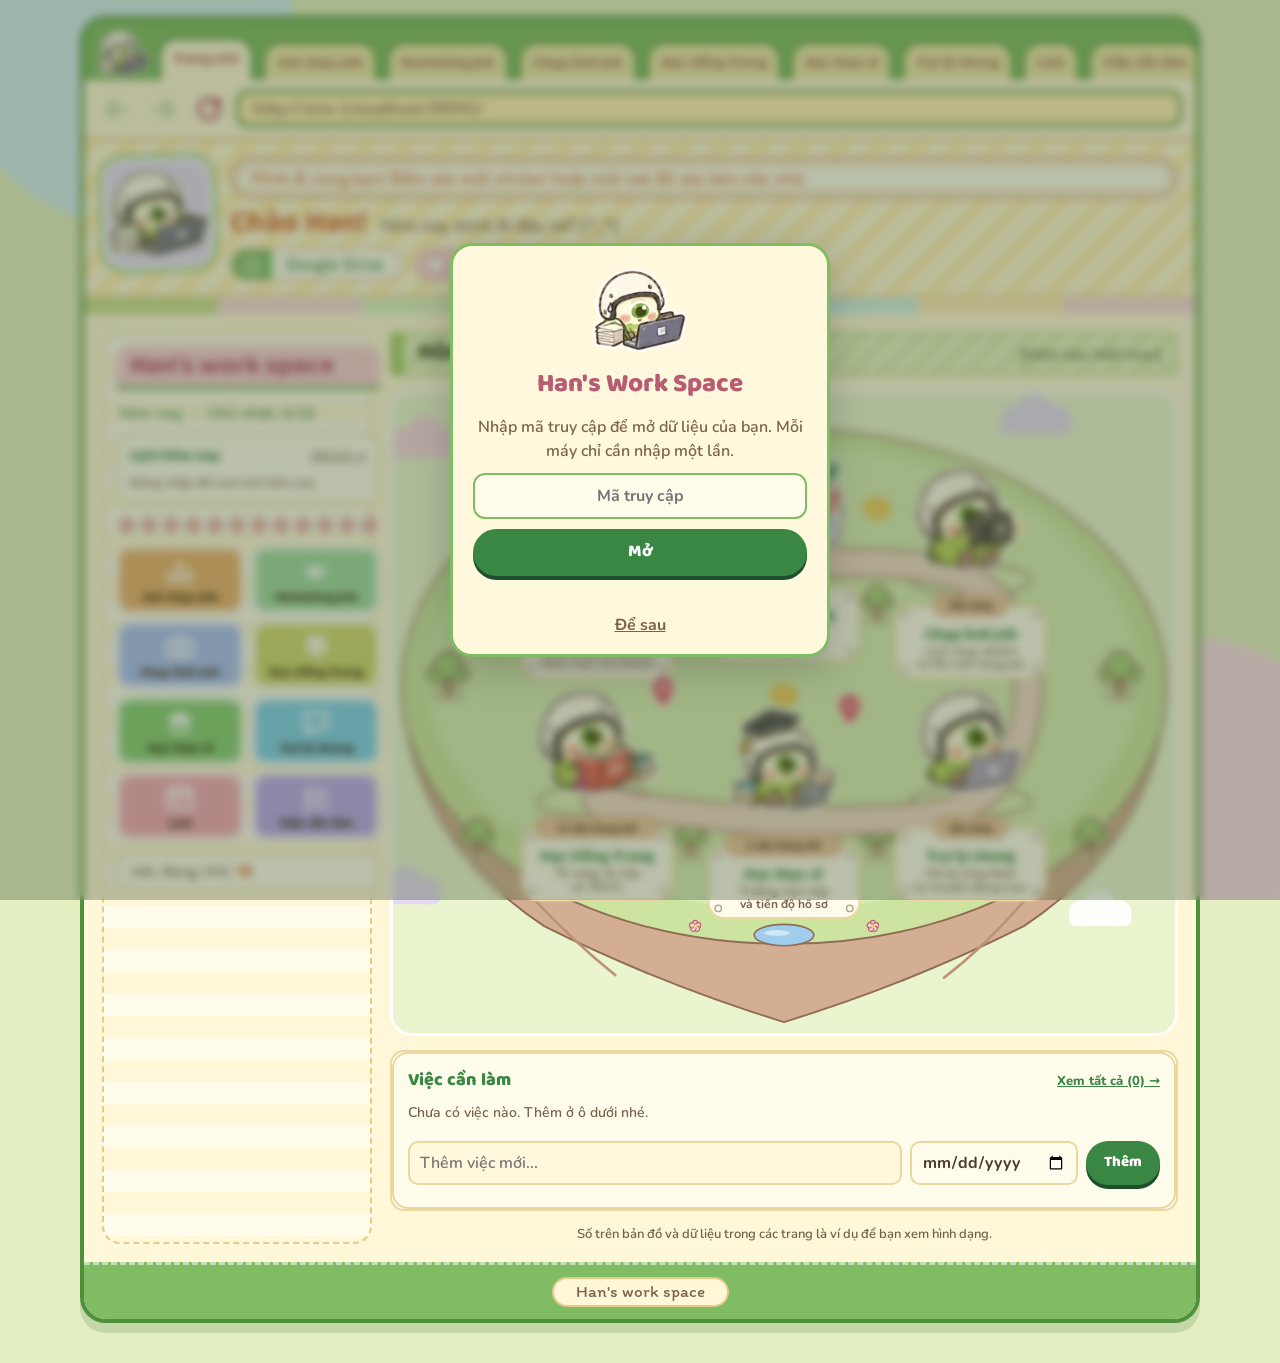
==== commit ba7b359c: "Ghi link máy chủ Apps Script vào config.js Co-Authored-By: Claude Opus 5.5 <noreply@anthropic.com> C" ====
--- a/index.html
+++ b/index.html
@@ -9,7 +9,7 @@
 <link rel="preconnect" href="https://fonts.gstatic.com" crossorigin>
 <link href="https://fonts.googleapis.com/css2?family=Baloo+2:wght@600;800&family=Itim&family=Nunito:wght@400;600;700;800&display=swap" rel="stylesheet">
 <style>:root{color-scheme:light;box-sizing:border-box;padding-top:env(safe-area-inset-top,0px);padding-bottom:env(safe-area-inset-bottom,0px)}html{scroll-padding-top:env(safe-area-inset-top,0px)}body{margin:0;padding:0;font:14px -apple-system,BlinkMacSystemFont,sans-serif;background:#fff;color:#000}img{max-width:100%}[hidden]:not([hidden=until-found i]){display:none!important}</style>
-<link rel="stylesheet" href="assets/style.css?v=20261021k">
+<link rel="stylesheet" href="assets/style.css?v=20261022a">
 </head>
 <body>
 
@@ -76,10 +76,10 @@
     <button class="linkbtn" type="button" id="loginSkip">Để sau</button>
   </form>
 </div>
-<script src="config.js?v=20261021k"></script>
+<script src="config.js?v=20261022a"></script>
 <script src="https://accounts.google.com/gsi/client" async defer></script>
-<script src="assets/drive.js?v=20261021k"></script>
-<script src="assets/ai.js?v=20261021k"></script>
-<script src="assets/app.js?v=20261021k"></script>
+<script src="assets/drive.js?v=20261022a"></script>
+<script src="assets/ai.js?v=20261022a"></script>
+<script src="assets/app.js?v=20261022a"></script>
 </body>
 </html>
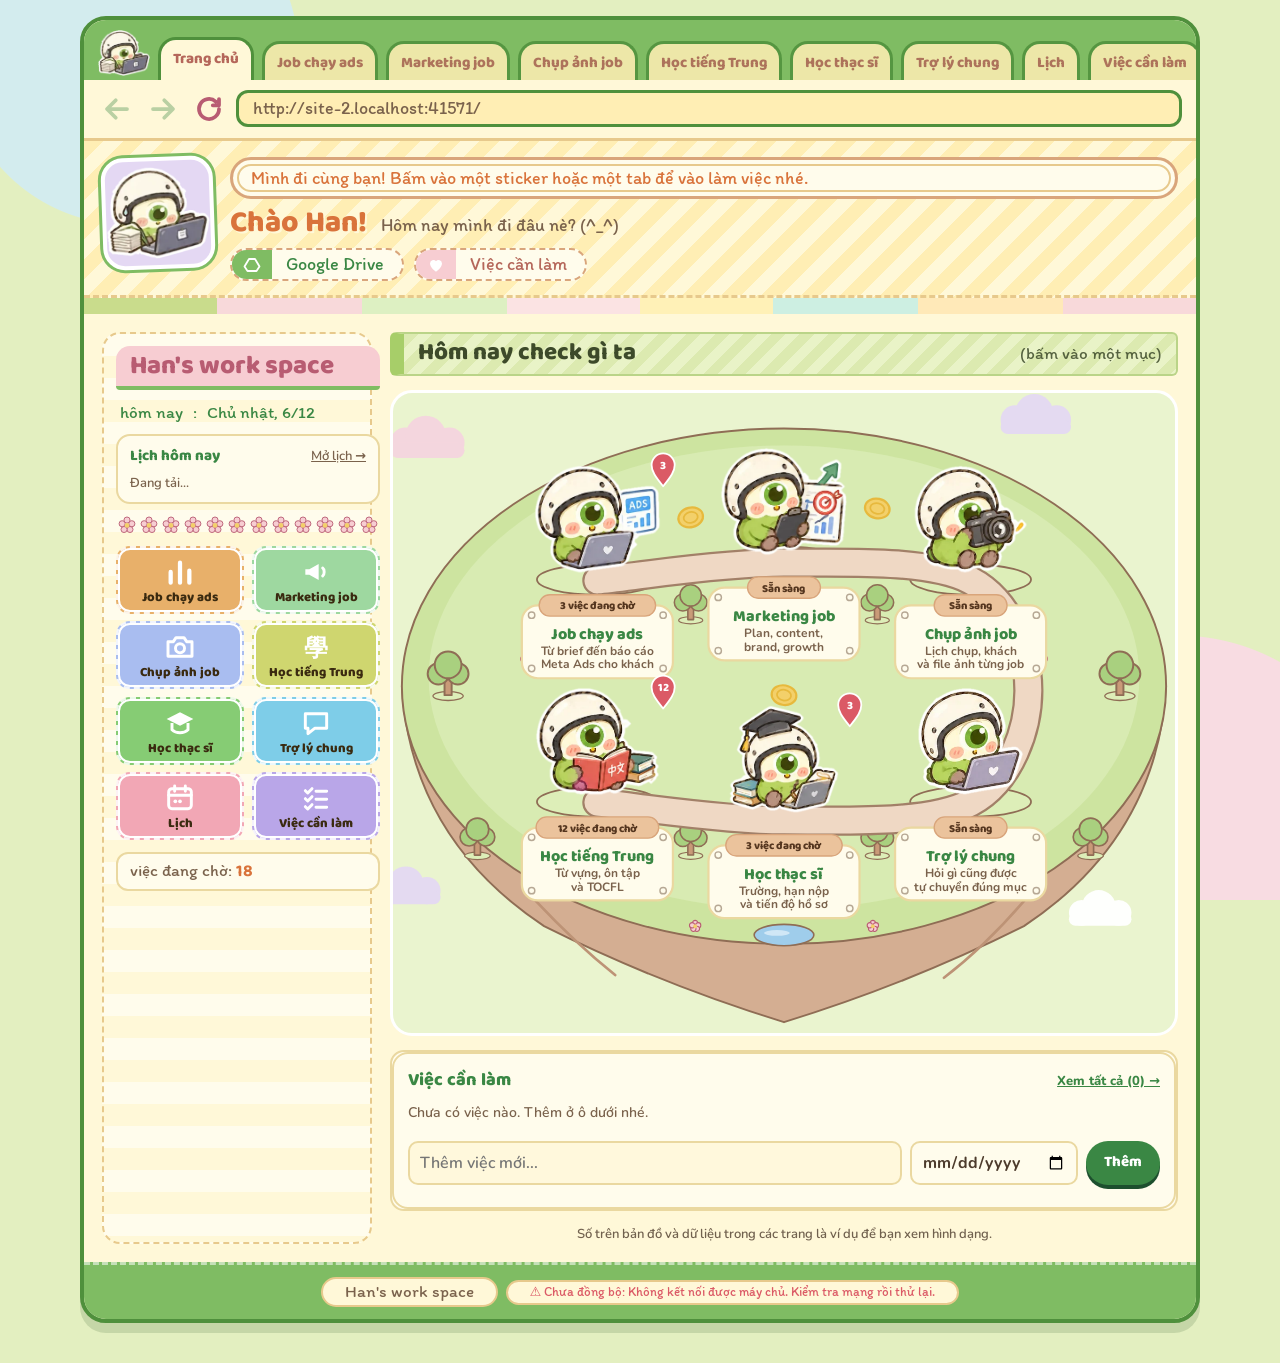
==== commit 01d1aff2: "Bỏ màn hình nhập mã (khoá chung WEB_KEY), thêm trạng thái đồng bộ ở chân trang - Máy chưa có dữ liệu" ====
--- a/index.html
+++ b/index.html
@@ -9,7 +9,7 @@
 <link rel="preconnect" href="https://fonts.gstatic.com" crossorigin>
 <link href="https://fonts.googleapis.com/css2?family=Baloo+2:wght@600;800&family=Itim&family=Nunito:wght@400;600;700;800&display=swap" rel="stylesheet">
 <style>:root{color-scheme:light;box-sizing:border-box;padding-top:env(safe-area-inset-top,0px);padding-bottom:env(safe-area-inset-bottom,0px)}html{scroll-padding-top:env(safe-area-inset-top,0px)}body{margin:0;padding:0;font:14px -apple-system,BlinkMacSystemFont,sans-serif;background:#fff;color:#000}img{max-width:100%}[hidden]:not([hidden=until-found i]){display:none!important}</style>
-<link rel="stylesheet" href="assets/style.css?v=20261022a">
+<link rel="stylesheet" href="assets/style.css?v=20261022b">
 </head>
 <body>
 
@@ -61,7 +61,7 @@
       </div>
     </main>
   </div>
-  <footer class="foot"><span class="fpill">Han's work space</span></footer>
+  <footer class="foot"><span class="fpill">Han's work space</span><span class="fpill sync" id="syncStat" role="status" aria-live="polite"></span></footer>
 </div>
 <div class="toast" id="toast" role="status" aria-live="polite" hidden></div>
 
@@ -76,10 +76,10 @@
     <button class="linkbtn" type="button" id="loginSkip">Để sau</button>
   </form>
 </div>
-<script src="config.js?v=20261022a"></script>
+<script src="config.js?v=20261022b"></script>
 <script src="https://accounts.google.com/gsi/client" async defer></script>
-<script src="assets/drive.js?v=20261022a"></script>
-<script src="assets/ai.js?v=20261022a"></script>
-<script src="assets/app.js?v=20261022a"></script>
+<script src="assets/drive.js?v=20261022b"></script>
+<script src="assets/ai.js?v=20261022b"></script>
+<script src="assets/app.js?v=20261022b"></script>
 </body>
 </html>
--- a/assets/style.css
+++ b/assets/style.css
@@ -563,3 +563,8 @@
   .fx-in, .fx-swap, .fx-back, .fx-in *, .fx-swap *, .st.pop .bg, .st.pop .card, .login .loginbox { animation: none !important; }
   .st .bg, .st .card, .btn, .stc, .step .stn { transition: none !important; }
 }
+.foot { display: flex; flex-wrap: wrap; justify-content: center; gap: 8px; }
+.fpill.sync:empty { display: none; }
+.fpill.sync { font-size: 13px; }
+.fpill.sync.ok { color: var(--ok); }
+.fpill.sync.bad { color: var(--pin); }
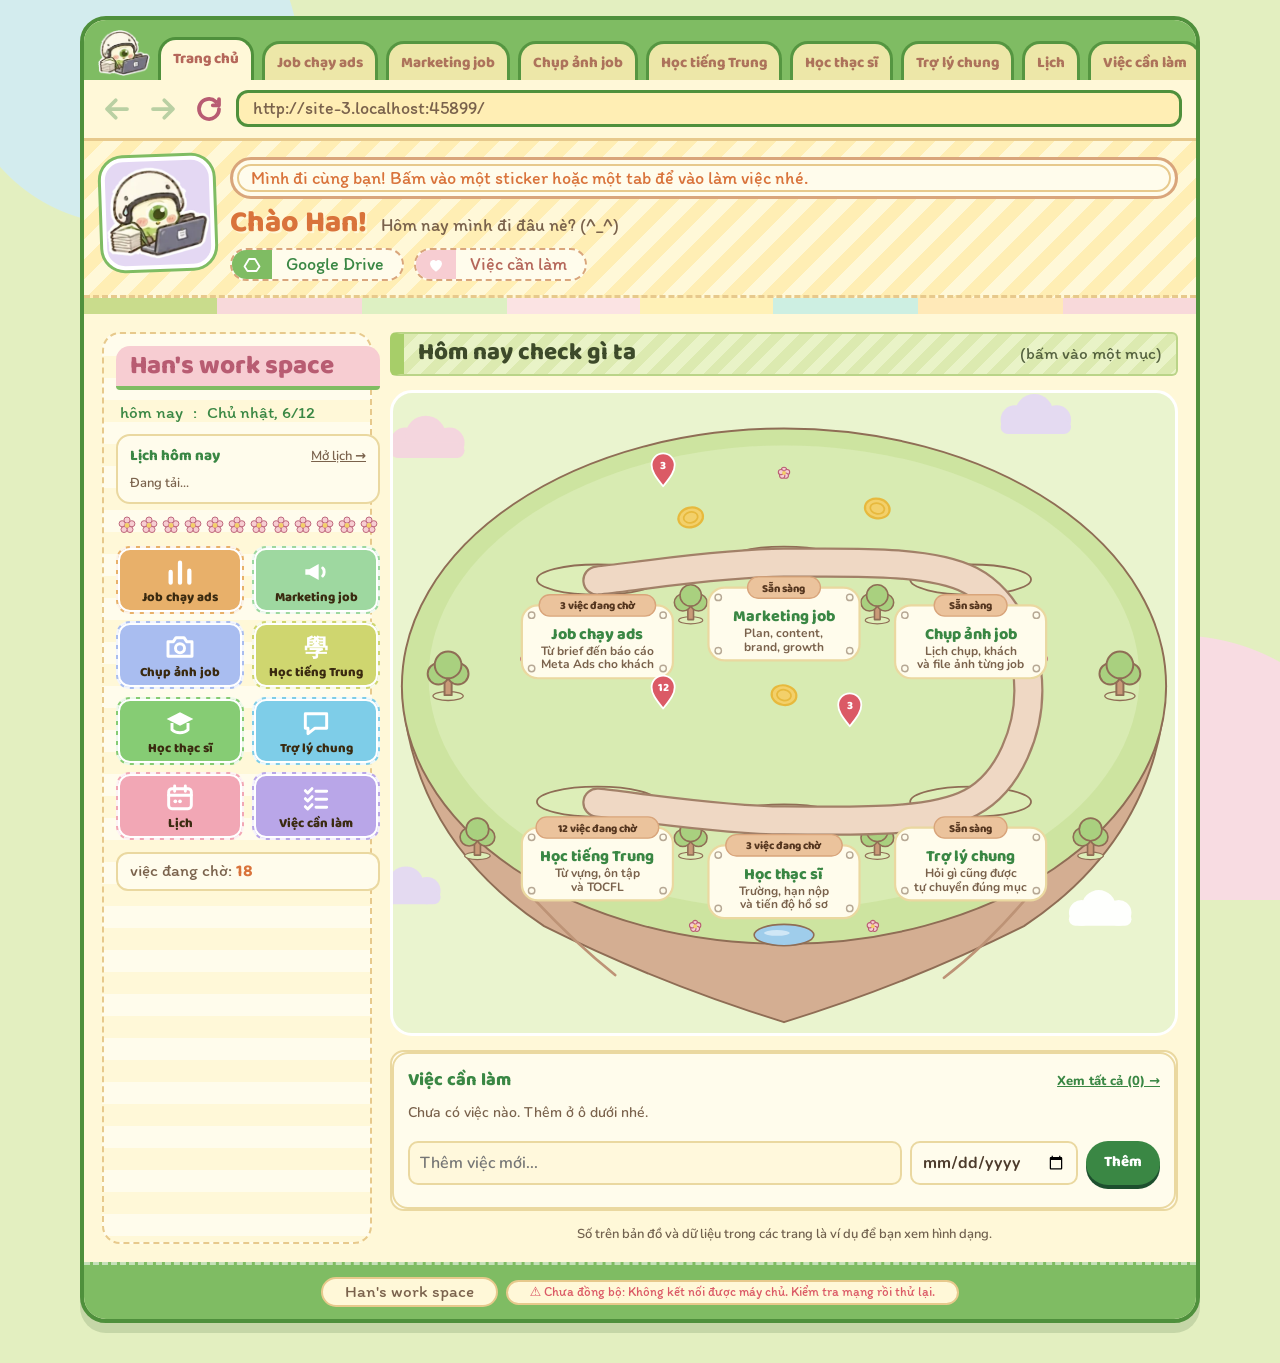
==== commit 2f355316: "Cập nhật link máy chủ (bản triển khai chạy bộ nạp) Co-Authored-By: Claude Opus 5.5 <noreply@anthropi" ====
--- a/index.html
+++ b/index.html
@@ -9,7 +9,7 @@
 <link rel="preconnect" href="https://fonts.gstatic.com" crossorigin>
 <link href="https://fonts.googleapis.com/css2?family=Baloo+2:wght@600;800&family=Itim&family=Nunito:wght@400;600;700;800&display=swap" rel="stylesheet">
 <style>:root{color-scheme:light;box-sizing:border-box;padding-top:env(safe-area-inset-top,0px);padding-bottom:env(safe-area-inset-bottom,0px)}html{scroll-padding-top:env(safe-area-inset-top,0px)}body{margin:0;padding:0;font:14px -apple-system,BlinkMacSystemFont,sans-serif;background:#fff;color:#000}img{max-width:100%}[hidden]:not([hidden=until-found i]){display:none!important}</style>
-<link rel="stylesheet" href="assets/style.css?v=20261022b">
+<link rel="stylesheet" href="assets/style.css?v=20261022c">
 </head>
 <body>
 
@@ -76,10 +76,10 @@
     <button class="linkbtn" type="button" id="loginSkip">Để sau</button>
   </form>
 </div>
-<script src="config.js?v=20261022b"></script>
+<script src="config.js?v=20261022c"></script>
 <script src="https://accounts.google.com/gsi/client" async defer></script>
-<script src="assets/drive.js?v=20261022b"></script>
-<script src="assets/ai.js?v=20261022b"></script>
-<script src="assets/app.js?v=20261022b"></script>
+<script src="assets/drive.js?v=20261022c"></script>
+<script src="assets/ai.js?v=20261022c"></script>
+<script src="assets/app.js?v=20261022c"></script>
 </body>
 </html>
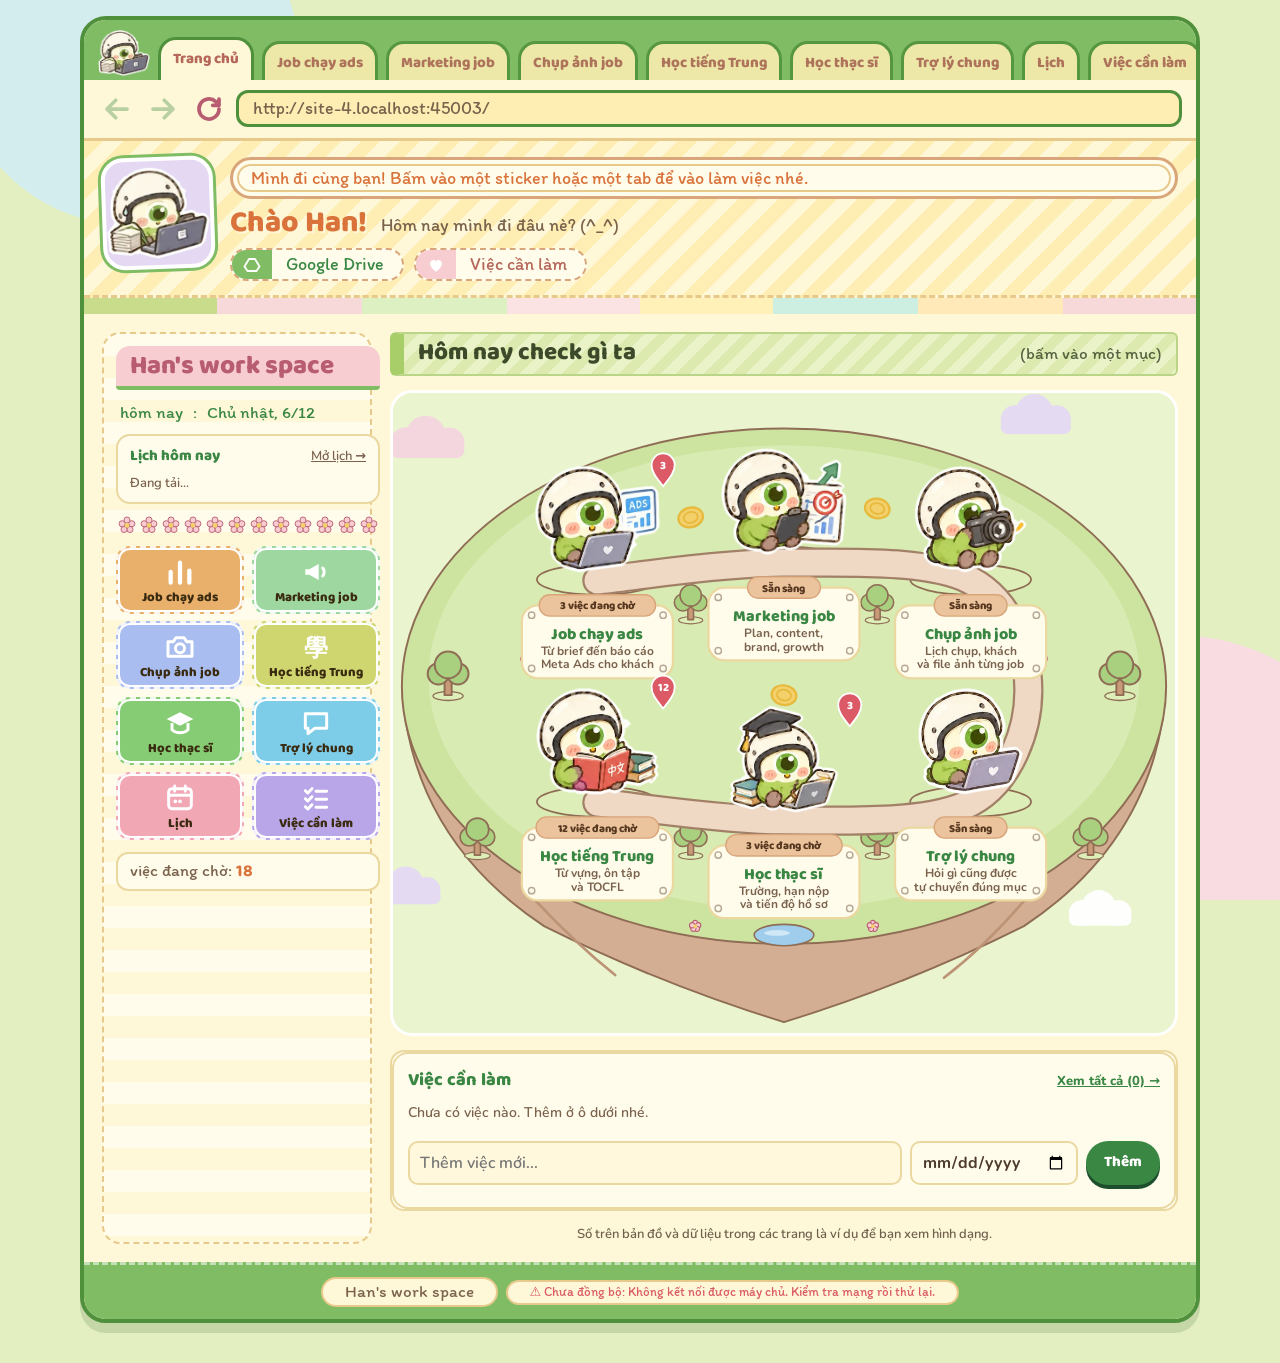
==== commit 9ce7a57c: "Luôn tải config.js mới nhất để đổi link máy chủ có hiệu lực ngay Co-Authored-By: Claude Opus 5.5 <no" ====
--- a/index.html
+++ b/index.html
@@ -76,7 +76,7 @@
     <button class="linkbtn" type="button" id="loginSkip">Để sau</button>
   </form>
 </div>
-<script src="config.js?v=20261022c"></script>
+<script>/* luôn tải config mới nhất (link máy chủ) */ document.write('<script src="config.js?t=' + Date.now() + '"><\/script>');</script>
 <script src="https://accounts.google.com/gsi/client" async defer></script>
 <script src="assets/drive.js?v=20261022c"></script>
 <script src="assets/ai.js?v=20261022c"></script>
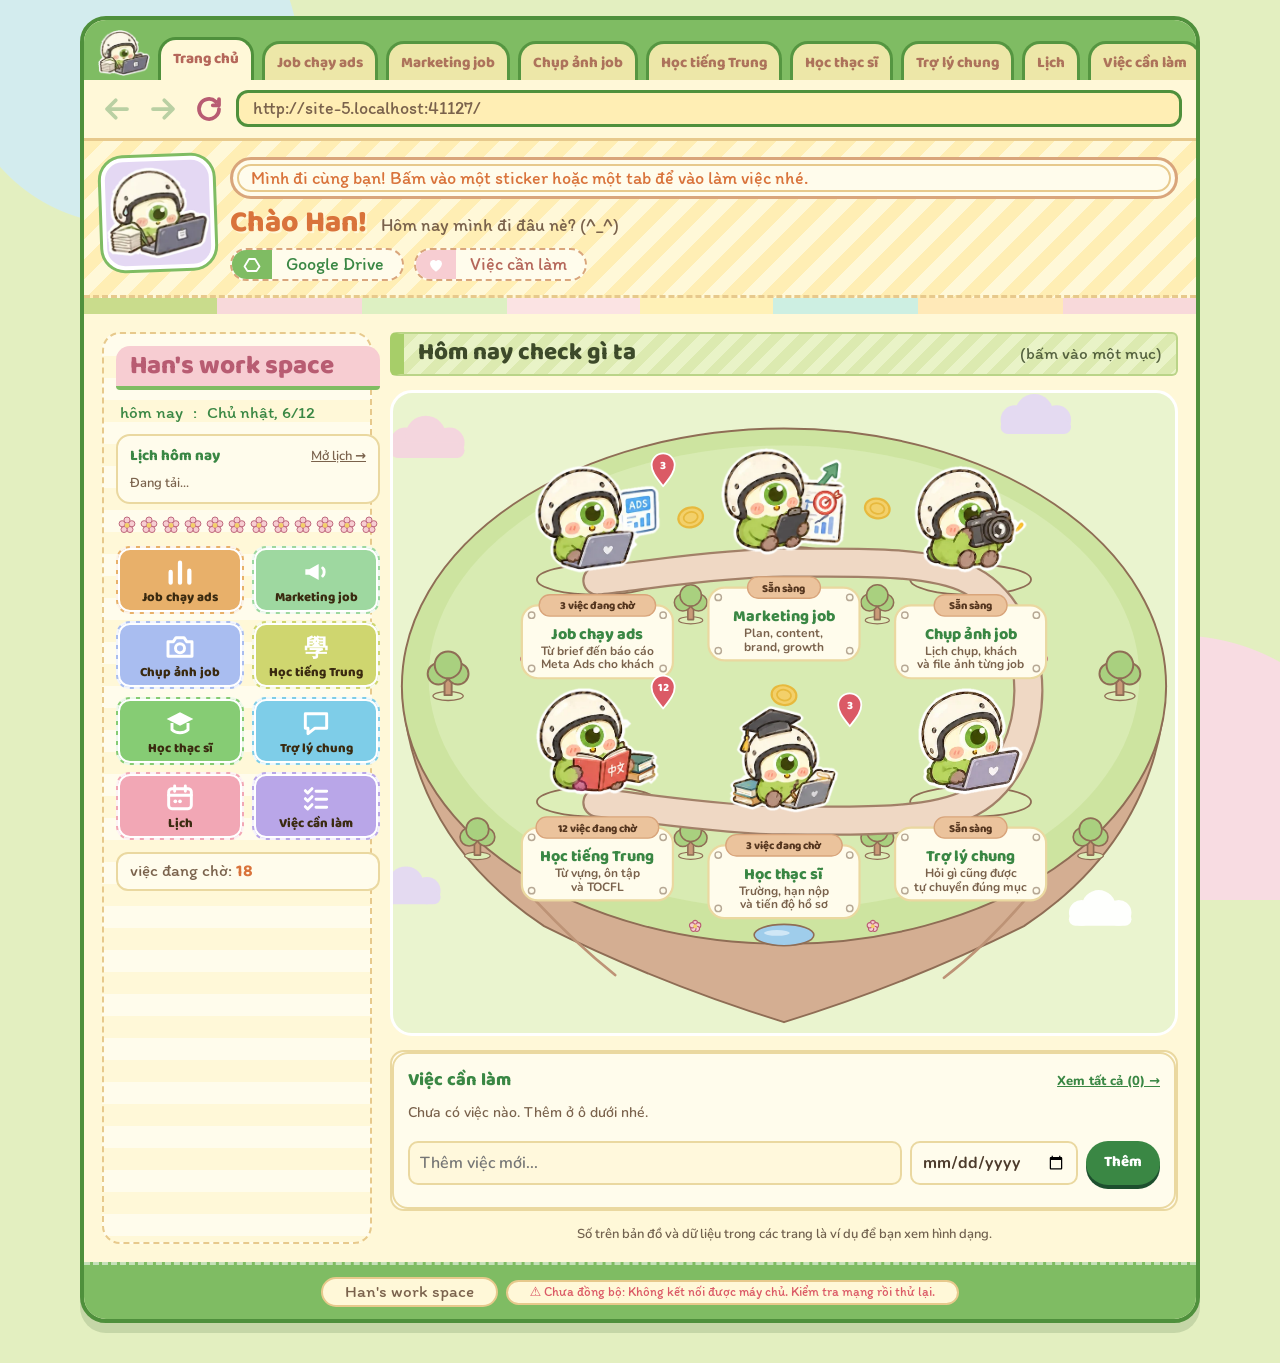
==== commit 94dc86d2: "Kho dữ liệu riêng trong máy chủ Apps Script (không dùng Google Drive) - Dữ liệu web nén gzip, lưu tr" ====
--- a/index.html
+++ b/index.html
@@ -9,7 +9,7 @@
 <link rel="preconnect" href="https://fonts.gstatic.com" crossorigin>
 <link href="https://fonts.googleapis.com/css2?family=Baloo+2:wght@600;800&family=Itim&family=Nunito:wght@400;600;700;800&display=swap" rel="stylesheet">
 <style>:root{color-scheme:light;box-sizing:border-box;padding-top:env(safe-area-inset-top,0px);padding-bottom:env(safe-area-inset-bottom,0px)}html{scroll-padding-top:env(safe-area-inset-top,0px)}body{margin:0;padding:0;font:14px -apple-system,BlinkMacSystemFont,sans-serif;background:#fff;color:#000}img{max-width:100%}[hidden]:not([hidden=until-found i]){display:none!important}</style>
-<link rel="stylesheet" href="assets/style.css?v=20261022c">
+<link rel="stylesheet" href="assets/style.css?v=20261022d">
 </head>
 <body>
 
@@ -78,8 +78,8 @@
 </div>
 <script>/* luôn tải config mới nhất (link máy chủ) */ document.write('<script src="config.js?t=' + Date.now() + '"><\/script>');</script>
 <script src="https://accounts.google.com/gsi/client" async defer></script>
-<script src="assets/drive.js?v=20261022c"></script>
-<script src="assets/ai.js?v=20261022c"></script>
-<script src="assets/app.js?v=20261022c"></script>
+<script src="assets/drive.js?v=20261022d"></script>
+<script src="assets/ai.js?v=20261022d"></script>
+<script src="assets/app.js?v=20261022d"></script>
 </body>
 </html>
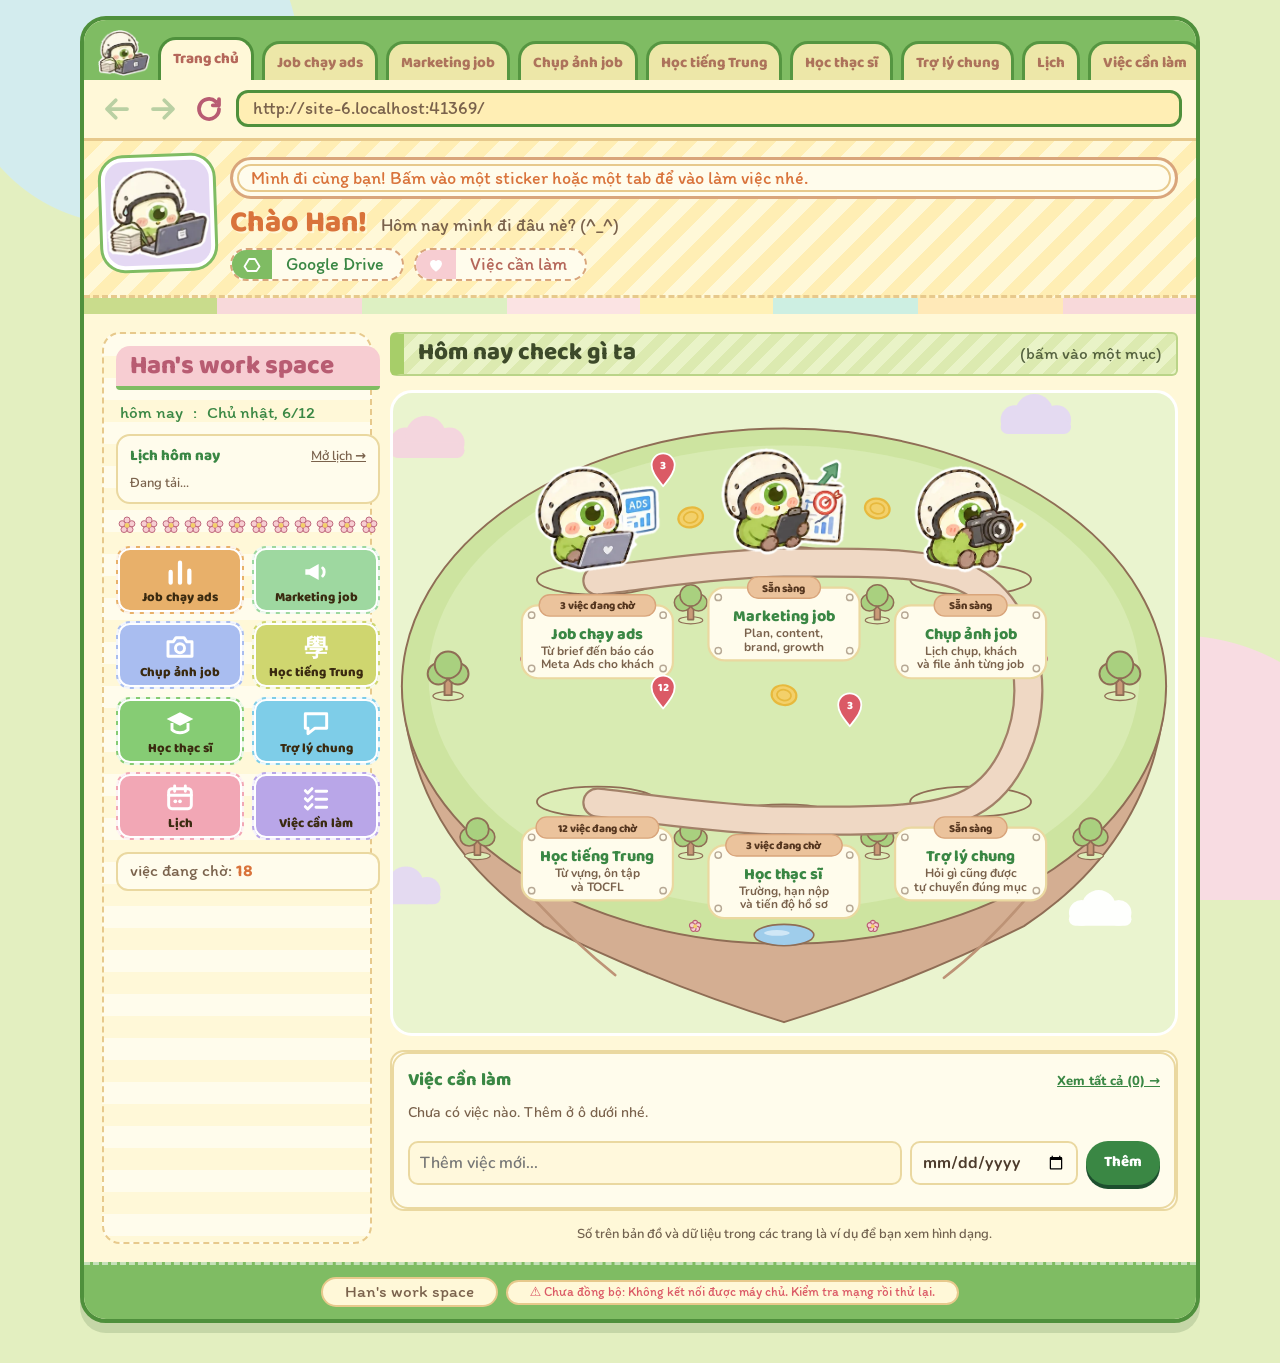
==== commit fb95b873: "Hộp thư: thêm việc/lịch qua Google Docs, web tự lấy về khi mở Co-Authored-By: Claude Opus 5.5 <norep" ====
--- a/index.html
+++ b/index.html
@@ -9,7 +9,7 @@
 <link rel="preconnect" href="https://fonts.gstatic.com" crossorigin>
 <link href="https://fonts.googleapis.com/css2?family=Baloo+2:wght@600;800&family=Itim&family=Nunito:wght@400;600;700;800&display=swap" rel="stylesheet">
 <style>:root{color-scheme:light;box-sizing:border-box;padding-top:env(safe-area-inset-top,0px);padding-bottom:env(safe-area-inset-bottom,0px)}html{scroll-padding-top:env(safe-area-inset-top,0px)}body{margin:0;padding:0;font:14px -apple-system,BlinkMacSystemFont,sans-serif;background:#fff;color:#000}img{max-width:100%}[hidden]:not([hidden=until-found i]){display:none!important}</style>
-<link rel="stylesheet" href="assets/style.css?v=20261022d">
+<link rel="stylesheet" href="assets/style.css?v=20261022e">
 </head>
 <body>
 
@@ -78,8 +78,8 @@
 </div>
 <script>/* luôn tải config mới nhất (link máy chủ) */ document.write('<script src="config.js?t=' + Date.now() + '"><\/script>');</script>
 <script src="https://accounts.google.com/gsi/client" async defer></script>
-<script src="assets/drive.js?v=20261022d"></script>
-<script src="assets/ai.js?v=20261022d"></script>
-<script src="assets/app.js?v=20261022d"></script>
+<script src="assets/drive.js?v=20261022e"></script>
+<script src="assets/ai.js?v=20261022e"></script>
+<script src="assets/app.js?v=20261022e"></script>
 </body>
 </html>
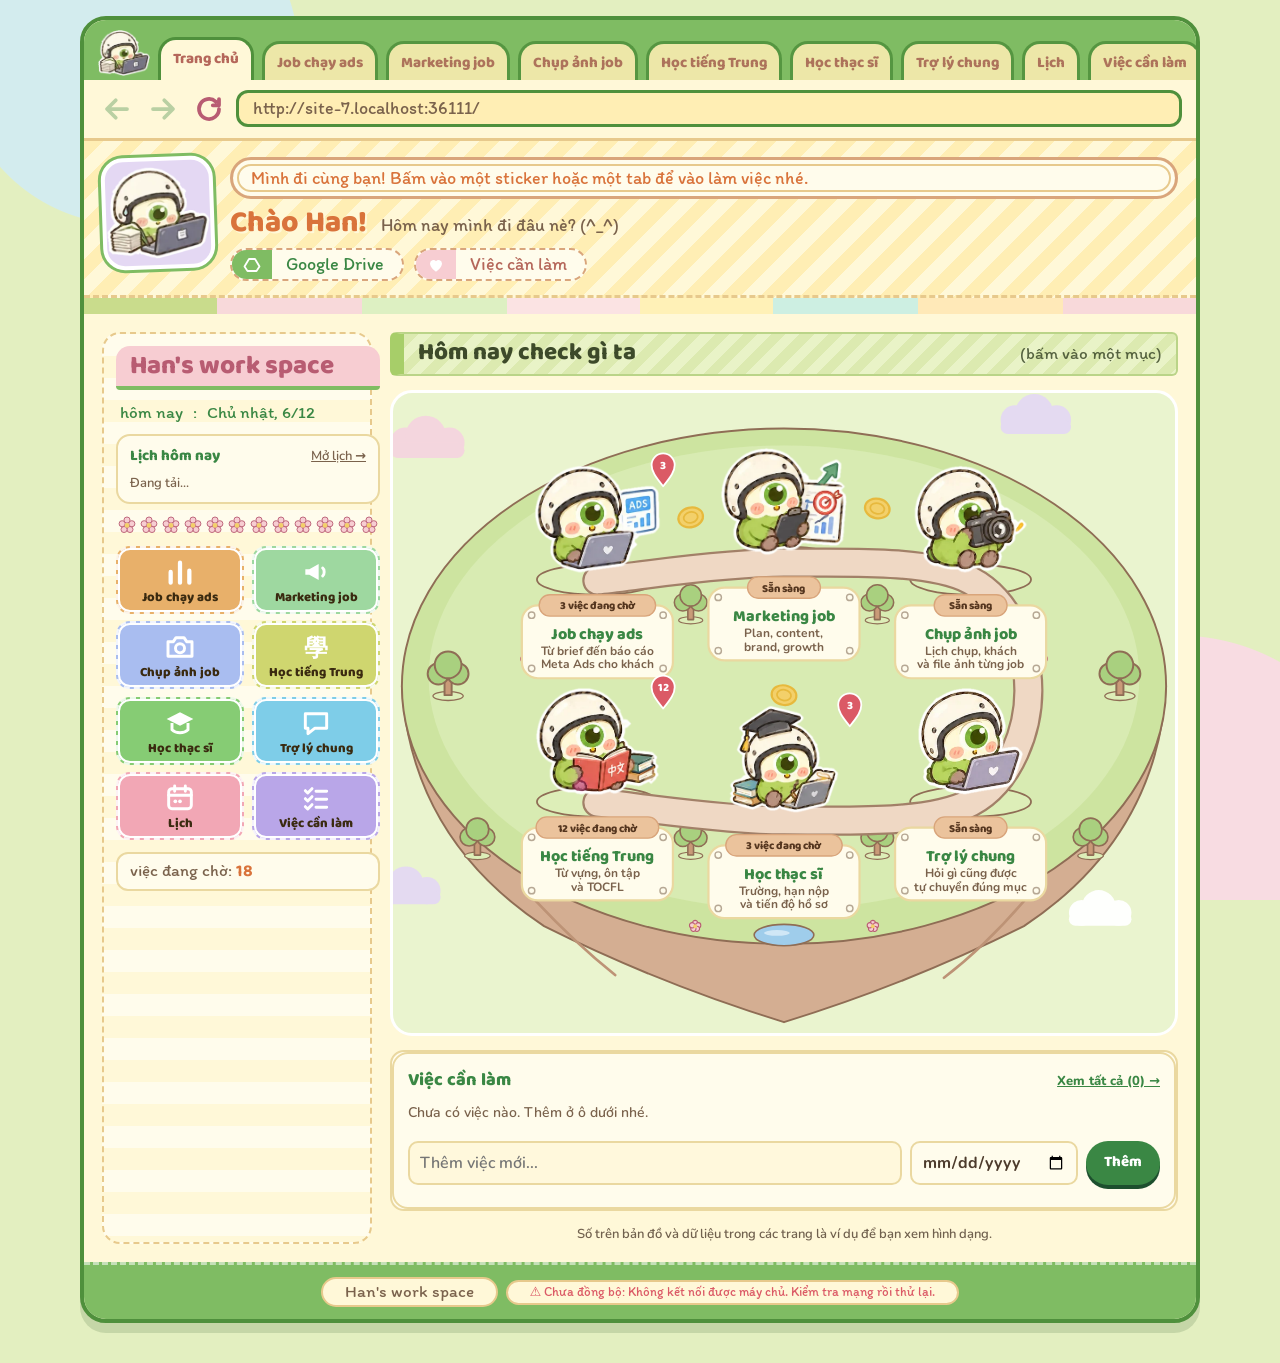
==== commit cd547935: "Hộp thư chuyển sang data/hop-thu.json trên GitHub, máy chủ tự đồng bộ 5 phút/lần - Bỏ hộp thư Google" ====
--- a/index.html
+++ b/index.html
@@ -9,7 +9,7 @@
 <link rel="preconnect" href="https://fonts.gstatic.com" crossorigin>
 <link href="https://fonts.googleapis.com/css2?family=Baloo+2:wght@600;800&family=Itim&family=Nunito:wght@400;600;700;800&display=swap" rel="stylesheet">
 <style>:root{color-scheme:light;box-sizing:border-box;padding-top:env(safe-area-inset-top,0px);padding-bottom:env(safe-area-inset-bottom,0px)}html{scroll-padding-top:env(safe-area-inset-top,0px)}body{margin:0;padding:0;font:14px -apple-system,BlinkMacSystemFont,sans-serif;background:#fff;color:#000}img{max-width:100%}[hidden]:not([hidden=until-found i]){display:none!important}</style>
-<link rel="stylesheet" href="assets/style.css?v=20261022e">
+<link rel="stylesheet" href="assets/style.css?v=20261023a">
 </head>
 <body>
 
@@ -78,8 +78,8 @@
 </div>
 <script>/* luôn tải config mới nhất (link máy chủ) */ document.write('<script src="config.js?t=' + Date.now() + '"><\/script>');</script>
 <script src="https://accounts.google.com/gsi/client" async defer></script>
-<script src="assets/drive.js?v=20261022e"></script>
-<script src="assets/ai.js?v=20261022e"></script>
-<script src="assets/app.js?v=20261022e"></script>
+<script src="assets/drive.js?v=20261023a"></script>
+<script src="assets/ai.js?v=20261023a"></script>
+<script src="assets/app.js?v=20261023a"></script>
 </body>
 </html>
